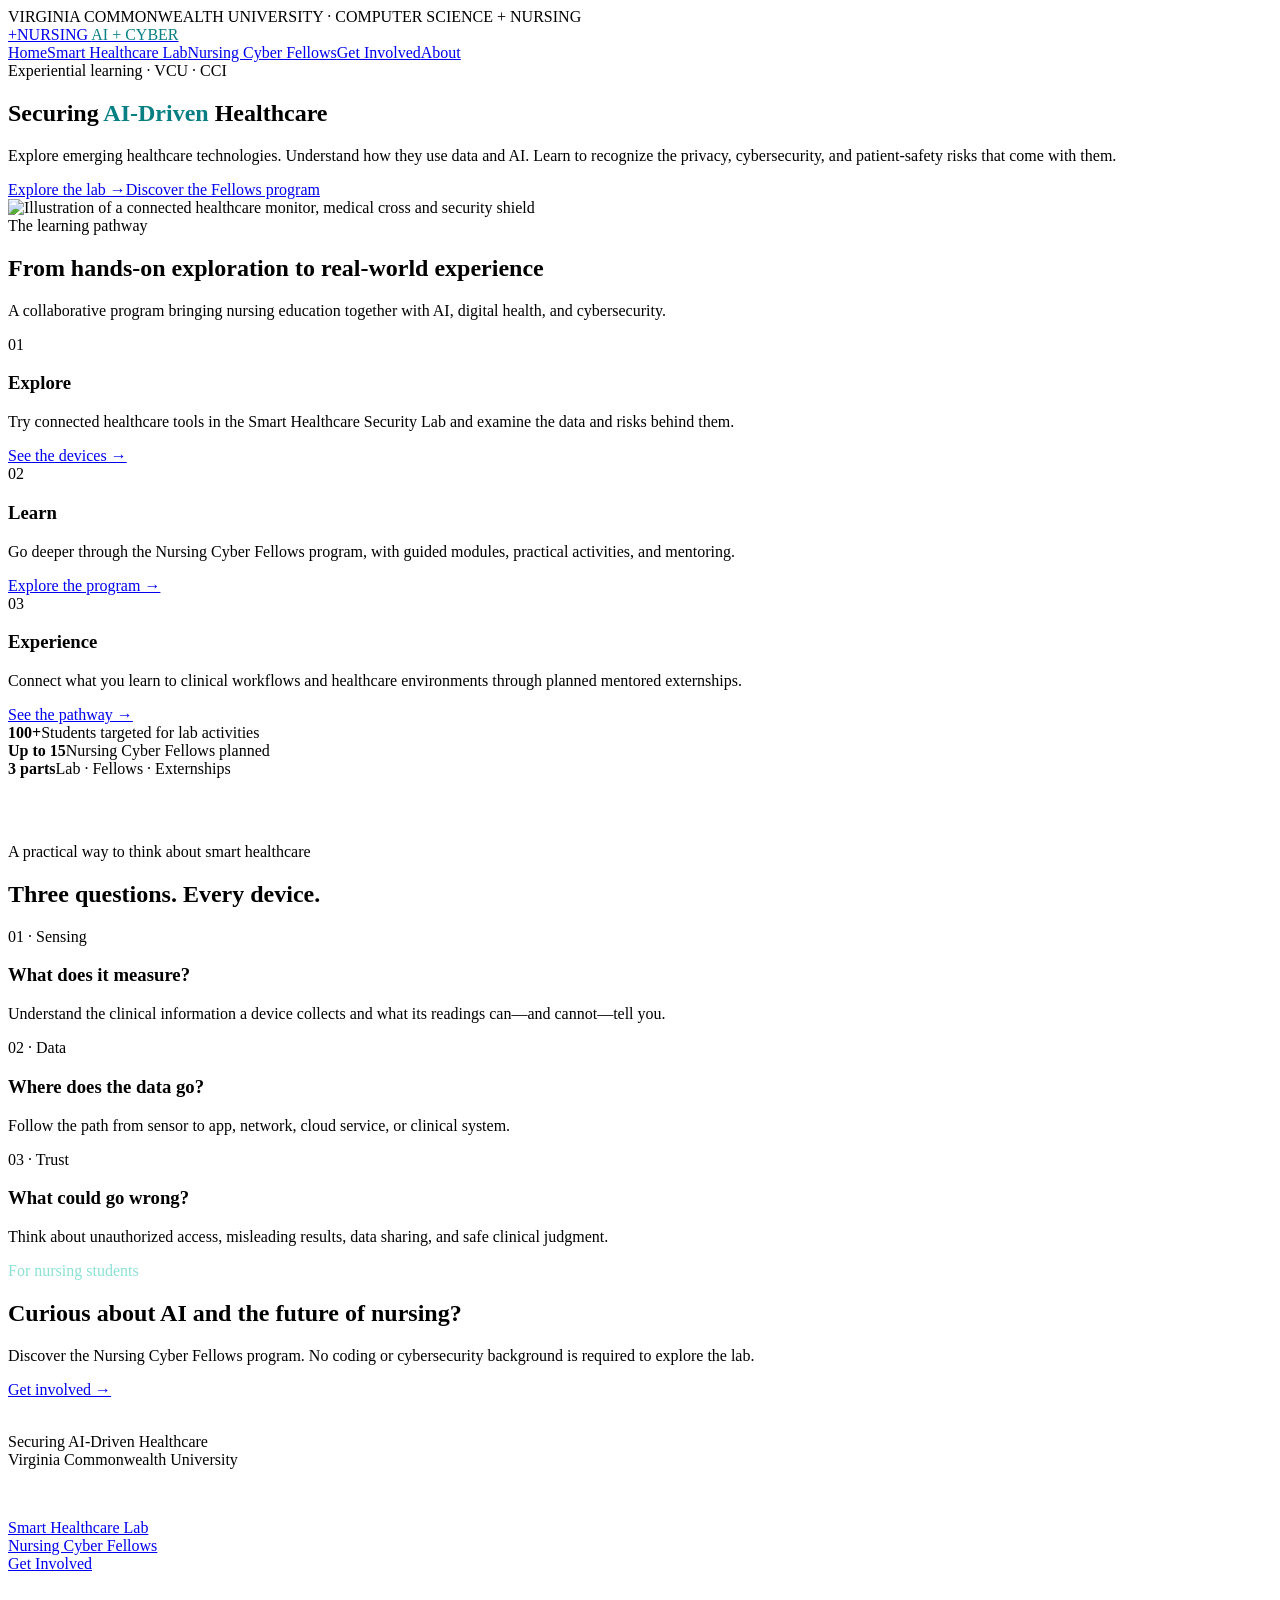
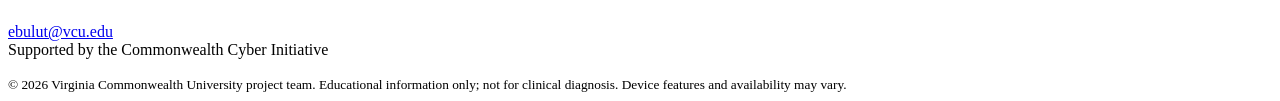
==== index.html @ 28e36e4e "Add files via upload" ====
<!doctype html><html lang="en"><head><meta charset="utf-8"><meta name="viewport" content="width=device-width,initial-scale=1"><meta name="description" content="Hands-on AI, healthcare and cybersecurity education for nursing students at VCU."><title>Home | Nursing AI + Cyber</title><link rel="stylesheet" href="assets/style.css"><link rel="icon" href="assets/beam.svg" type="image/svg+xml"></head><body><div class="topline">VIRGINIA COMMONWEALTH UNIVERSITY · COMPUTER SCIENCE + NURSING</div><header class="nav"><div class="container navinner"><a class="brand" href="index.html"><span class="brandmark">+</span><span>NURSING <span style="color:#087f83">AI + CYBER</span></span></a><nav class="links" aria-label="Main navigation"><a class="active" href="index.html">Home</a><a class="" href="lab.html">Smart Healthcare Lab</a><a class="" href="fellows.html">Nursing Cyber Fellows</a><a class="" href="get-involved.html">Get Involved</a><a class="" href="about.html">About</a></nav></div></header><main><section class="hero"><div class="container hero-grid"><div><div class="eyebrow">Experiential learning · VCU · CCI</div><h1>Securing <span style="color:#087f83">AI-Driven</span> Healthcare</h1><p class="lead">Explore emerging healthcare technologies. Understand how they use data and AI. Learn to recognize the privacy, cybersecurity, and patient-safety risks that come with them.</p><div class="actions"><a class="btn" href="lab.html">Explore the lab →</a><a class="btn secondary" href="fellows.html">Discover the Fellows program</a></div></div><img class="heroart" src="assets/hero-health.svg" alt="Illustration of a connected healthcare monitor, medical cross and security shield"></div></section><section class="section alt"><div class="container"><div class="sectionhead"><div class="eyebrow">The learning pathway</div><h2>From hands-on exploration to real-world experience</h2><p class="sub">A collaborative program bringing nursing education together with AI, digital health, and cybersecurity.</p></div><div class="grid3"><article class="card"><div class="num">01</div><h3>Explore</h3><p>Try connected healthcare tools in the Smart Healthcare Security Lab and examine the data and risks behind them.</p><a class="textlink" href="lab.html">See the devices →</a></article><article class="card"><div class="num">02</div><h3>Learn</h3><p>Go deeper through the Nursing Cyber Fellows program, with guided modules, practical activities, and mentoring.</p><a class="textlink" href="fellows.html">Explore the program →</a></article><article class="card"><div class="num">03</div><h3>Experience</h3><p>Connect what you learn to clinical workflows and healthcare environments through planned mentored externships.</p><a class="textlink" href="fellows.html#externships">See the pathway →</a></article></div></div></section><section class="section"><div class="container"><div class="stats"><div class="stat"><strong>100+</strong><span>Students targeted for lab activities</span></div><div class="stat"><strong>Up to 15</strong><span>Nursing Cyber Fellows planned</span></div><div class="stat"><strong>3 parts</strong><span>Lab · Fellows · Externships</span></div></div><div class="sectionhead" style="margin-top:65px"><div class="eyebrow">A practical way to think about smart healthcare</div><h2>Three questions. Every device.</h2></div><div class="grid3"><div class="card"><span class="pill">01 · Sensing</span><h3>What does it measure?</h3><p>Understand the clinical information a device collects and what its readings can—and cannot—tell you.</p></div><div class="card"><span class="pill">02 · Data</span><h3>Where does the data go?</h3><p>Follow the path from sensor to app, network, cloud service, or clinical system.</p></div><div class="card"><span class="pill">03 · Trust</span><h3>What could go wrong?</h3><p>Think about unauthorized access, misleading results, data sharing, and safe clinical judgment.</p></div></div></div></section><section class="section alt"><div class="container"><div class="banner"><div><div class="eyebrow" style="color:#8be1d4">For nursing students</div><h2>Curious about AI and the future of nursing?</h2><p>Discover the Nursing Cyber Fellows program. No coding or cybersecurity background is required to explore the lab.</p></div><a class="btn" href="get-involved.html">Get involved →</a></div></div></section></main><footer class="footer"><div class="container"><div class="footergrid"><div><strong style="color:white">Nursing AI + Cyber</strong><p class="mini">Securing AI-Driven Healthcare<br>Virginia Commonwealth University</p></div><div><strong style="color:white">Explore</strong><p class="mini"><a href="lab.html">Smart Healthcare Lab</a><br><a href="fellows.html">Nursing Cyber Fellows</a><br><a href="get-involved.html">Get Involved</a></p></div><div><strong style="color:white">Contact</strong><p class="mini"><a href="mailto:ebulut@vcu.edu">ebulut@vcu.edu</a><br>Supported by the Commonwealth Cyber Initiative</p></div></div><small>© 2026 Virginia Commonwealth University project team. Educational information only; not for clinical diagnosis. Device features and availability may vary.</small></div></footer></body></html>
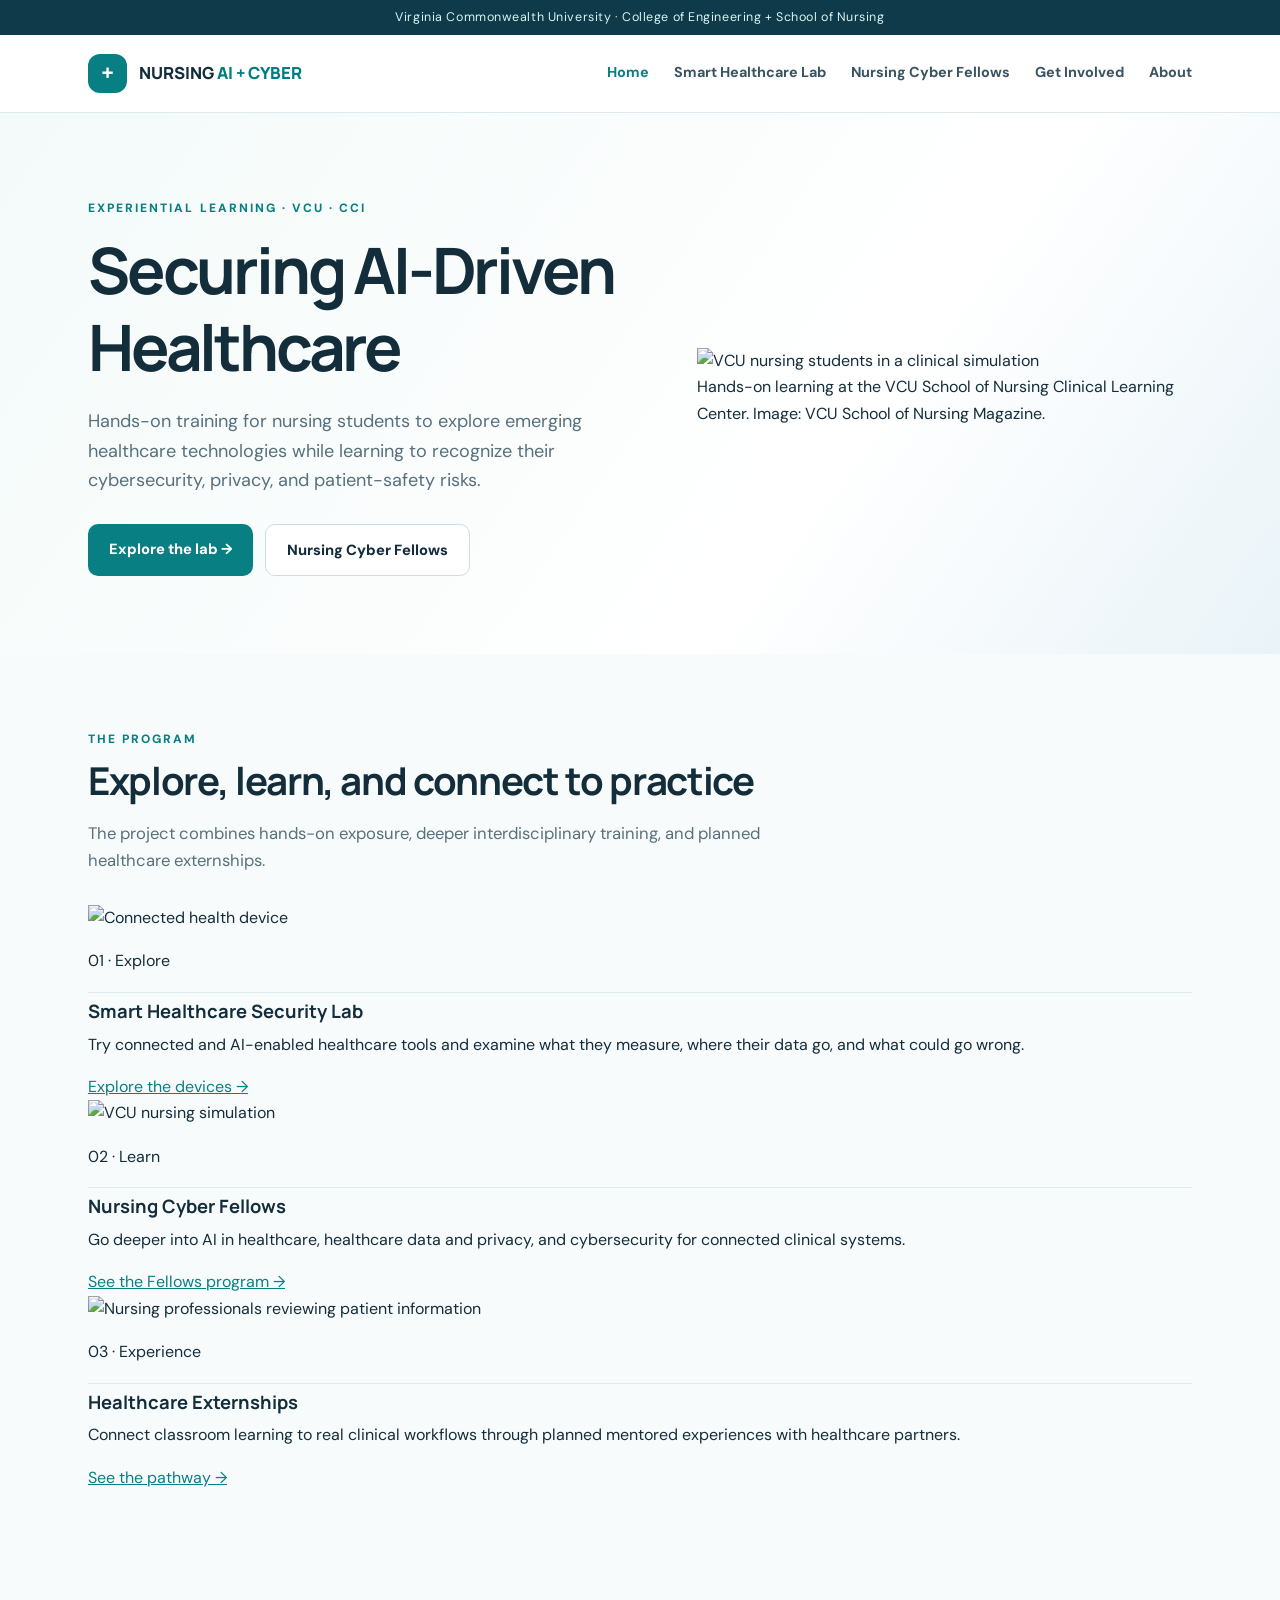
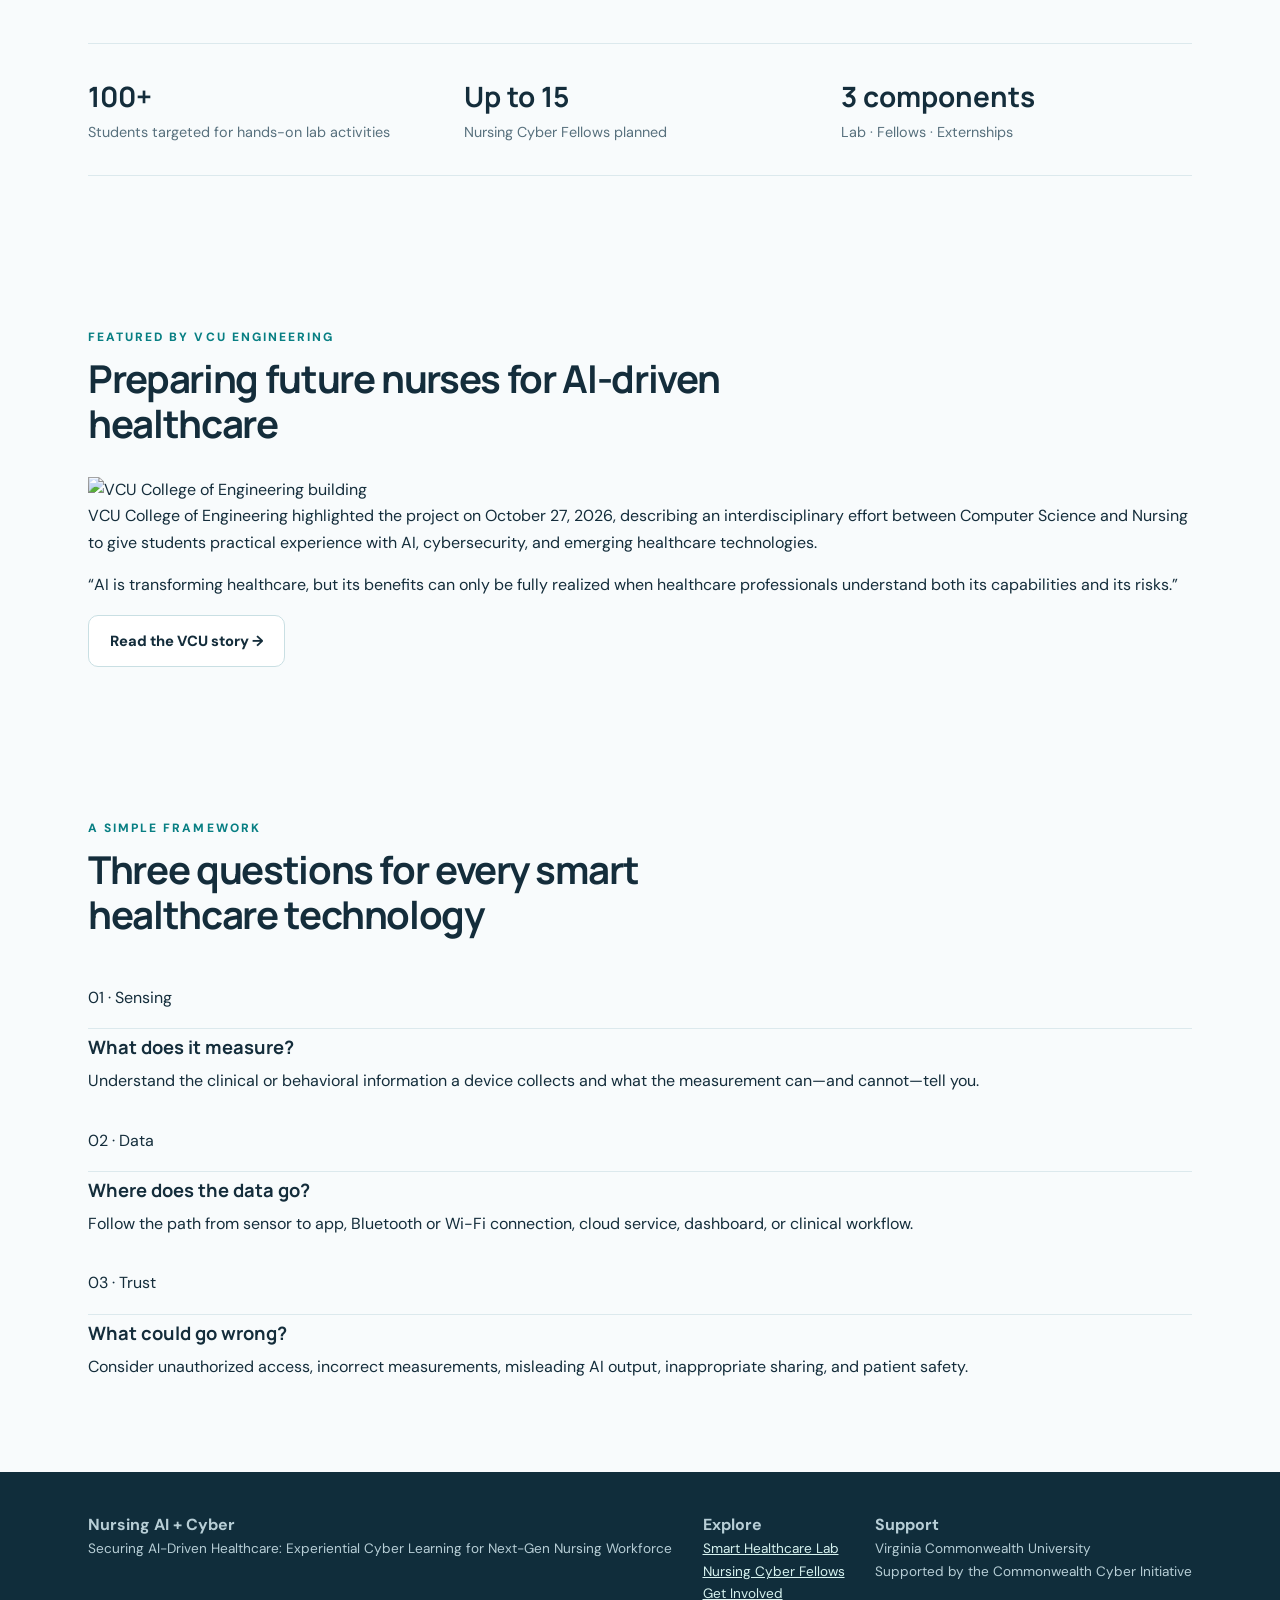
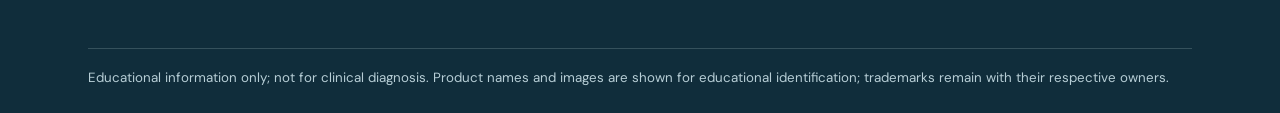
==== commit 469d23df: "Add files via upload" ====
--- a/index.html
+++ b/index.html
@@ -1 +1,16 @@
-<!doctype html><html lang="en"><head><meta charset="utf-8"><meta name="viewport" content="width=device-width,initial-scale=1"><meta name="description" content="Hands-on AI, healthcare and cybersecurity education for nursing students at VCU."><title>Home | Nursing AI + Cyber</title><link rel="stylesheet" href="assets/style.css"><link rel="icon" href="assets/beam.svg" type="image/svg+xml"></head><body><div class="topline">VIRGINIA COMMONWEALTH UNIVERSITY · COMPUTER SCIENCE + NURSING</div><header class="nav"><div class="container navinner"><a class="brand" href="index.html"><span class="brandmark">+</span><span>NURSING <span style="color:#087f83">AI + CYBER</span></span></a><nav class="links" aria-label="Main navigation"><a class="active" href="index.html">Home</a><a class="" href="lab.html">Smart Healthcare Lab</a><a class="" href="fellows.html">Nursing Cyber Fellows</a><a class="" href="get-involved.html">Get Involved</a><a class="" href="about.html">About</a></nav></div></header><main><section class="hero"><div class="container hero-grid"><div><div class="eyebrow">Experiential learning · VCU · CCI</div><h1>Securing <span style="color:#087f83">AI-Driven</span> Healthcare</h1><p class="lead">Explore emerging healthcare technologies. Understand how they use data and AI. Learn to recognize the privacy, cybersecurity, and patient-safety risks that come with them.</p><div class="actions"><a class="btn" href="lab.html">Explore the lab →</a><a class="btn secondary" href="fellows.html">Discover the Fellows program</a></div></div><img class="heroart" src="assets/hero-health.svg" alt="Illustration of a connected healthcare monitor, medical cross and security shield"></div></section><section class="section alt"><div class="container"><div class="sectionhead"><div class="eyebrow">The learning pathway</div><h2>From hands-on exploration to real-world experience</h2><p class="sub">A collaborative program bringing nursing education together with AI, digital health, and cybersecurity.</p></div><div class="grid3"><article class="card"><div class="num">01</div><h3>Explore</h3><p>Try connected healthcare tools in the Smart Healthcare Security Lab and examine the data and risks behind them.</p><a class="textlink" href="lab.html">See the devices →</a></article><article class="card"><div class="num">02</div><h3>Learn</h3><p>Go deeper through the Nursing Cyber Fellows program, with guided modules, practical activities, and mentoring.</p><a class="textlink" href="fellows.html">Explore the program →</a></article><article class="card"><div class="num">03</div><h3>Experience</h3><p>Connect what you learn to clinical workflows and healthcare environments through planned mentored externships.</p><a class="textlink" href="fellows.html#externships">See the pathway →</a></article></div></div></section><section class="section"><div class="container"><div class="stats"><div class="stat"><strong>100+</strong><span>Students targeted for lab activities</span></div><div class="stat"><strong>Up to 15</strong><span>Nursing Cyber Fellows planned</span></div><div class="stat"><strong>3 parts</strong><span>Lab · Fellows · Externships</span></div></div><div class="sectionhead" style="margin-top:65px"><div class="eyebrow">A practical way to think about smart healthcare</div><h2>Three questions. Every device.</h2></div><div class="grid3"><div class="card"><span class="pill">01 · Sensing</span><h3>What does it measure?</h3><p>Understand the clinical information a device collects and what its readings can—and cannot—tell you.</p></div><div class="card"><span class="pill">02 · Data</span><h3>Where does the data go?</h3><p>Follow the path from sensor to app, network, cloud service, or clinical system.</p></div><div class="card"><span class="pill">03 · Trust</span><h3>What could go wrong?</h3><p>Think about unauthorized access, misleading results, data sharing, and safe clinical judgment.</p></div></div></div></section><section class="section alt"><div class="container"><div class="banner"><div><div class="eyebrow" style="color:#8be1d4">For nursing students</div><h2>Curious about AI and the future of nursing?</h2><p>Discover the Nursing Cyber Fellows program. No coding or cybersecurity background is required to explore the lab.</p></div><a class="btn" href="get-involved.html">Get involved →</a></div></div></section></main><footer class="footer"><div class="container"><div class="footergrid"><div><strong style="color:white">Nursing AI + Cyber</strong><p class="mini">Securing AI-Driven Healthcare<br>Virginia Commonwealth University</p></div><div><strong style="color:white">Explore</strong><p class="mini"><a href="lab.html">Smart Healthcare Lab</a><br><a href="fellows.html">Nursing Cyber Fellows</a><br><a href="get-involved.html">Get Involved</a></p></div><div><strong style="color:white">Contact</strong><p class="mini"><a href="mailto:ebulut@vcu.edu">ebulut@vcu.edu</a><br>Supported by the Commonwealth Cyber Initiative</p></div></div><small>© 2026 Virginia Commonwealth University project team. Educational information only; not for clinical diagnosis. Device features and availability may vary.</small></div></footer></body></html>+<!doctype html><html lang="en"><head><meta charset="utf-8"><meta name="viewport" content="width=device-width,initial-scale=1"><meta name="description" content="VCU experiential learning program preparing nursing students to use AI-enabled healthcare technologies safely and responsibly."><title>Home | Nursing AI + Cyber</title><link rel="stylesheet" href="assets/style.css"></head><body>
+<div class="topline">Virginia Commonwealth University · College of Engineering + School of Nursing</div>
+<header class="nav"><div class="container navinner"><a class="brand" href="index.html"><span class="brandmark">+</span><span>NURSING <span style="color:#007c83">AI + CYBER</span></span></a><nav class="links"><a class="active" href="index.html">Home</a><a href="lab.html">Smart Healthcare Lab</a><a href="fellows.html">Nursing Cyber Fellows</a><a href="get-involved.html">Get Involved</a><a href="about.html">About</a></nav></div></header>
+<main>
+<section class="hero"><div class="container hero-grid"><div><div class="eyebrow">Experiential learning · VCU · CCI</div><h1>Securing AI-Driven Healthcare</h1><p class="lead">Hands-on training for nursing students to explore emerging healthcare technologies while learning to recognize their cybersecurity, privacy, and patient-safety risks.</p><div class="actions"><a class="btn" href="lab.html">Explore the lab →</a><a class="btn secondary" href="fellows.html">Nursing Cyber Fellows</a></div></div><div><div class="hero-photo"><img src="https://magazine.nursing.vcu.edu/media/school-of-nursing-magazine/article-images/main-11/simulation1x1.jpg" alt="VCU nursing students in a clinical simulation"></div><div class="caption">Hands-on learning at the VCU School of Nursing Clinical Learning Center. Image: VCU School of Nursing Magazine.</div></div></div></section>
+<section class="section soft"><div class="container"><div class="sectionhead"><div class="eyebrow">The program</div><h2>Explore, learn, and connect to practice</h2><p class="sub">The project combines hands-on exposure, deeper interdisciplinary training, and planned healthcare externships.</p></div><div class="path-grid">
+<article class="visual-card"><img src="https://media0.faz.net/image/w1200h1200/58dcc1d7ac15/w576h576x224y0/202505/1.10445012/sensor-sucht-daten-der-beamo.webp" alt="Connected health device"><div class="body"><div class="step">01 · Explore</div><h3>Smart Healthcare Security Lab</h3><p>Try connected and AI-enabled healthcare tools and examine what they measure, where their data go, and what could go wrong.</p><a href="lab.html">Explore the devices →</a></div></article>
+<article class="visual-card"><img src="https://news.vcu.edu/image/30b62bed-36e2-4d55-b53e-8bd81e4f1f66" alt="VCU nursing simulation"><div class="body"><div class="step">02 · Learn</div><h3>Nursing Cyber Fellows</h3><p>Go deeper into AI in healthcare, healthcare data and privacy, and cybersecurity for connected clinical systems.</p><a href="fellows.html">See the Fellows program →</a></div></article>
+<article class="visual-card"><img src="https://news.vcu.edu/image/ddffa4fc-9de7-44d9-a451-dfe521aab5dc" alt="Nursing professionals reviewing patient information"><div class="body"><div class="step">03 · Experience</div><h3>Healthcare Externships</h3><p>Connect classroom learning to real clinical workflows through planned mentored experiences with healthcare partners.</p><a href="fellows.html#externships">See the pathway →</a></div></article>
+</div></div></section>
+<section class="section"><div class="container"><div class="stats"><div class="stat"><strong>100+</strong><span>Students targeted for hands-on lab activities</span></div><div class="stat"><strong>Up to 15</strong><span>Nursing Cyber Fellows planned</span></div><div class="stat"><strong>3 components</strong><span>Lab · Fellows · Externships</span></div></div></div></section>
+<section class="section soft"><div class="container"><div class="sectionhead"><div class="eyebrow">Featured by VCU Engineering</div><h2>Preparing future nurses for AI-driven healthcare</h2></div><div class="news-card"><img src="https://blogs.vcu.edu/engineering/wp-content/uploads/sites/1088/2023/09/cropped-ERB-front-day.jpg" alt="VCU College of Engineering building"><div class="body"><p>VCU College of Engineering highlighted the project on October 27, 2026, describing an interdisciplinary effort between Computer Science and Nursing to give students practical experience with AI, cybersecurity, and emerging healthcare technologies.</p><p class="quote">“AI is transforming healthcare, but its benefits can only be fully realized when healthcare professionals understand both its capabilities and its risks.”</p><a class="btn secondary" href="https://blogs.vcu.edu/engineering/2026/10/27/vcu-project-will-prepare-future-nurses-for-ai-driven-healthcare/" target="_blank" rel="noopener">Read the VCU story →</a></div></div></div></section>
+<section class="section"><div class="container"><div class="sectionhead"><div class="eyebrow">A simple framework</div><h2>Three questions for every smart healthcare technology</h2></div><div class="path-grid"><article class="visual-card"><div class="body"><div class="step">01 · Sensing</div><h3>What does it measure?</h3><p>Understand the clinical or behavioral information a device collects and what the measurement can—and cannot—tell you.</p></div></article><article class="visual-card"><div class="body"><div class="step">02 · Data</div><h3>Where does the data go?</h3><p>Follow the path from sensor to app, Bluetooth or Wi-Fi connection, cloud service, dashboard, or clinical workflow.</p></div></article><article class="visual-card"><div class="body"><div class="step">03 · Trust</div><h3>What could go wrong?</h3><p>Consider unauthorized access, incorrect measurements, misleading AI output, inappropriate sharing, and patient safety.</p></div></article></div></div></section>
+</main>
+<footer class="footer"><div class="container"><div class="footergrid"><div><strong>Nursing AI + Cyber</strong><p class="mini">Securing AI-Driven Healthcare: Experiential Cyber Learning for Next-Gen Nursing Workforce</p></div><div><strong>Explore</strong><p class="mini"><a href="lab.html">Smart Healthcare Lab</a><br><a href="fellows.html">Nursing Cyber Fellows</a><br><a href="get-involved.html">Get Involved</a></p></div><div><strong>Support</strong><p class="mini">Virginia Commonwealth University<br>Supported by the Commonwealth Cyber Initiative</p></div></div><small>Educational information only; not for clinical diagnosis. Product names and images are shown for educational identification; trademarks remain with their respective owners.</small></div></footer>
+</body></html>
--- a/assets/style.css
+++ b/assets/style.css
@@ -0,0 +1,2 @@
+@import url('https://fonts.googleapis.com/css2?family=DM+Sans:wght@400;500;600;700&family=Manrope:wght@400;500;600;700;800&display=swap');
+:root{--ink:#142d3b;--muted:#57707d;--teal:#087f83;--mint:#e9f7f3;--blue:#eaf2fa;--border:#dce9ed;--bg:#f8fbfc;--white:#fff}*{box-sizing:border-box}html{scroll-behavior:smooth}body{margin:0;background:var(--bg);color:var(--ink);font-family:'DM Sans',Arial,sans-serif;line-height:1.65}h1,h2,h3,.brand{font-family:Manrope,Arial,sans-serif;line-height:1.19}h1{font-size:clamp(2.5rem,5vw,4.4rem);letter-spacing:-.05em;margin:14px 0 22px}h2{font-size:clamp(1.8rem,3vw,2.55rem);letter-spacing:-.035em;margin:8px 0 16px}h3{font-size:1.15rem;margin:8px 0 9px}p{margin:0 0 16px}a{color:var(--teal)}.container{max-width:1160px;margin:auto;padding:0 28px}.topline{background:#0e3a4a;color:#d9f3f0;text-align:center;font-size:.78rem;padding:7px 15px;letter-spacing:.045em}.nav{background:#fff;border-bottom:1px solid var(--border);position:sticky;top:0;z-index:20}.navinner{display:flex;align-items:center;justify-content:space-between;gap:20px;min-height:77px}.brand{font-weight:800;font-size:1.04rem;text-decoration:none;color:var(--ink);display:flex;align-items:center;gap:12px}.brandmark{width:39px;height:39px;border-radius:12px;background:var(--teal);color:#fff;display:grid;place-items:center;font-size:23px}.links{display:flex;align-items:center;gap:25px}.links a{text-decoration:none;color:#385461;font-size:.9rem;font-weight:700}.links a.active,.links a:hover{color:var(--teal)}.links a.navcta{background:var(--ink);color:#fff;padding:10px 16px;border-radius:9px}.hero{background:linear-gradient(125deg,#f3faf9 0%,#fff 65%,#e9f3f8 100%);padding:86px 0 78px;overflow:hidden}.hero-grid{display:grid;grid-template-columns:1.06fr .94fr;gap:50px;align-items:center}.eyebrow{text-transform:uppercase;color:var(--teal);font-size:.75rem;font-weight:800;letter-spacing:.17em}.lead{font-size:1.13rem;color:var(--muted);max-width:610px}.actions{display:flex;gap:12px;flex-wrap:wrap;margin-top:28px}.btn{display:inline-block;background:var(--teal);color:#fff;text-decoration:none;padding:13px 21px;border-radius:10px;font-weight:800;font-size:.92rem}.btn.secondary{background:#fff;border:1px solid #c9dfe3;color:var(--ink)}.heroart{width:100%;height:auto;filter:drop-shadow(0 22px 36px rgba(13,69,79,.12))}.section{padding:76px 0}.section.alt{background:#fff}.sectionhead{max-width:720px;margin-bottom:30px}.sub{color:var(--muted);font-size:1.04rem}.grid3{display:grid;grid-template-columns:repeat(3,1fr);gap:19px}.grid2{display:grid;grid-template-columns:repeat(2,1fr);gap:19px}.card{background:#fff;border:1px solid var(--border);border-radius:17px;padding:27px;box-shadow:0 8px 24px rgba(20,60,70,.035)}.alt .card{background:#f9fcfd}.num{font-family:Manrope;font-size:2rem;color:var(--teal);font-weight:800}.pill{display:inline-block;background:#e8f5f2;color:#087f83;border-radius:30px;padding:5px 11px;font-size:.72rem;font-weight:800;letter-spacing:.04em}.card p,.muted{color:var(--muted)}.textlink{font-weight:800;text-decoration:none}.stats{display:grid;grid-template-columns:repeat(3,1fr);gap:25px;padding:29px 0;border-top:1px solid var(--border);border-bottom:1px solid var(--border)}.stat strong{font-size:1.75rem;font-family:Manrope;display:block}.stat span{color:var(--muted);font-size:.9rem}.banner{background:#123c4a;color:#fff;border-radius:22px;padding:38px 42px;display:flex;align-items:center;justify-content:space-between;gap:30px}.banner p{color:#cce4e6}.banner .btn{background:#fff;color:#123c4a}.footer{background:#102d3b;color:#b7ced6;padding:40px 0 24px}.footer a{color:#d7f3f0}.footergrid{display:flex;justify-content:space-between;gap:25px;flex-wrap:wrap}.footer small{display:block;margin-top:26px;border-top:1px solid #35515c;padding-top:18px}.pagehead{background:linear-gradient(110deg,#eaf7f4,#f2f8fc);padding:68px 0 58px}.pagehead h1{font-size:clamp(2.3rem,4vw,3.4rem)}.devicegrid{display:grid;grid-template-columns:repeat(2,1fr);gap:18px}.device{display:flex;gap:20px;align-items:flex-start}.device-icon{flex:0 0 75px;width:75px;height:75px;background:#e7f4f5;border-radius:17px;display:grid;place-items:center}.device-icon img{width:57px;height:57px}.device h3{margin-top:0}.device p{font-size:.92rem}.device .question{font-size:.87rem;border-top:1px solid var(--border);padding-top:11px;color:#345967}.tag{font-size:.75rem;font-weight:800;color:var(--teal);letter-spacing:.06em;text-transform:uppercase}.notice{border-left:4px solid var(--teal);background:#eaf7f4;padding:16px 20px;border-radius:0 10px 10px 0;color:#315662}.steps{counter-reset:step}.step{padding:17px 0;border-bottom:1px solid var(--border)}.step strong{color:var(--teal)}.placeholder{border:1px dashed #91b9bd;background:#f3faf9;border-radius:13px;padding:22px;color:#416772}.iconrow{display:flex;align-items:center;gap:14px}.iconrow img{width:70px;height:70px}.mini{font-size:.85rem}.menu{display:none}a:focus-visible,button:focus-visible{outline:3px solid #e8ad40;outline-offset:3px}@media(max-width:800px){.hero-grid,.grid3,.grid2,.devicegrid{grid-template-columns:1fr}.hero{padding:55px 0}.heroart{max-height:360px}.links{gap:12px;flex-wrap:wrap;justify-content:flex-end}.links a{font-size:.79rem}.brand{font-size:.88rem}.navinner{padding-top:12px;padding-bottom:12px}.banner{display:block}.banner .btn{margin-top:15px}.stats{grid-template-columns:1fr;gap:12px}.section{padding:55px 0}}@media(max-width:520px){.container{padding:0 19px}.navinner{display:block}.links{justify-content:flex-start;margin-top:12px;gap:14px}.links a.navcta{padding:6px 9px}.device{gap:12px}.device-icon{flex-basis:58px;width:58px;height:58px}.device-icon img{width:46px;height:46px}.card{padding:21px}.banner{padding:28px}}
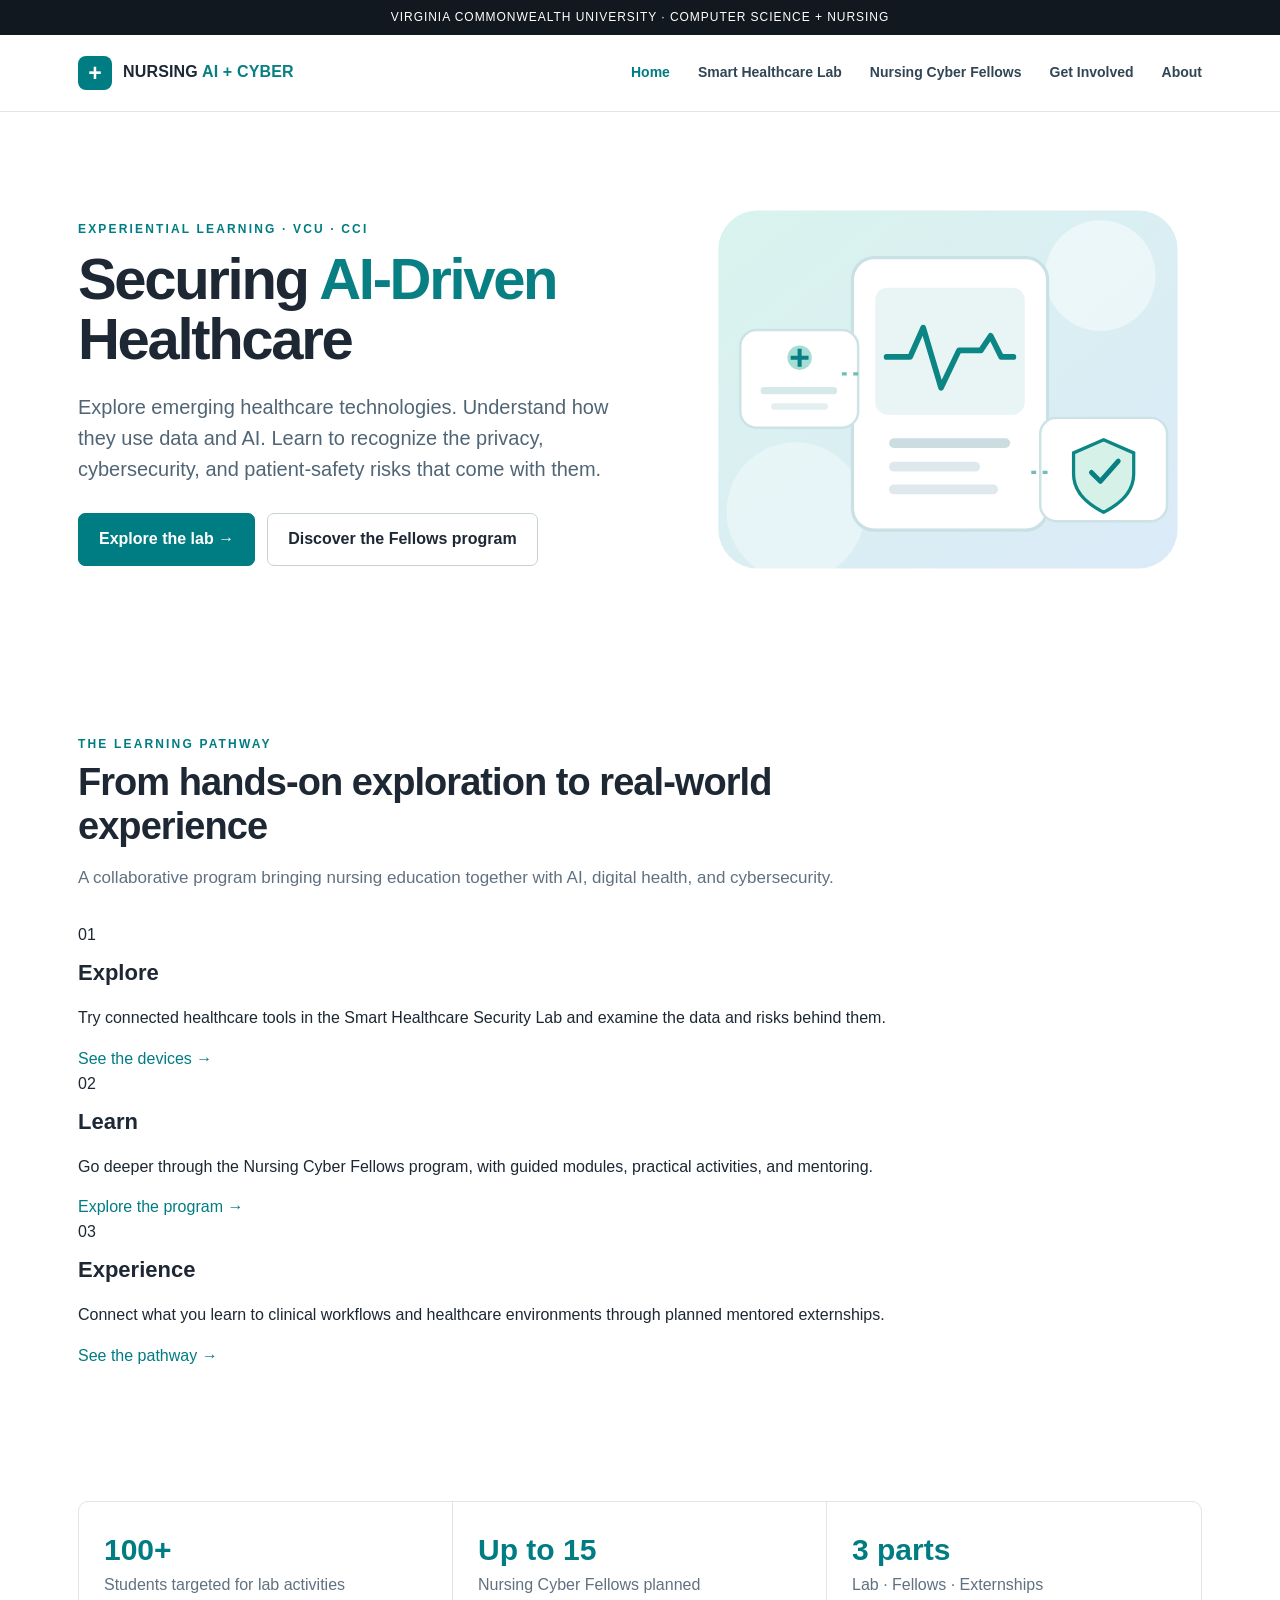
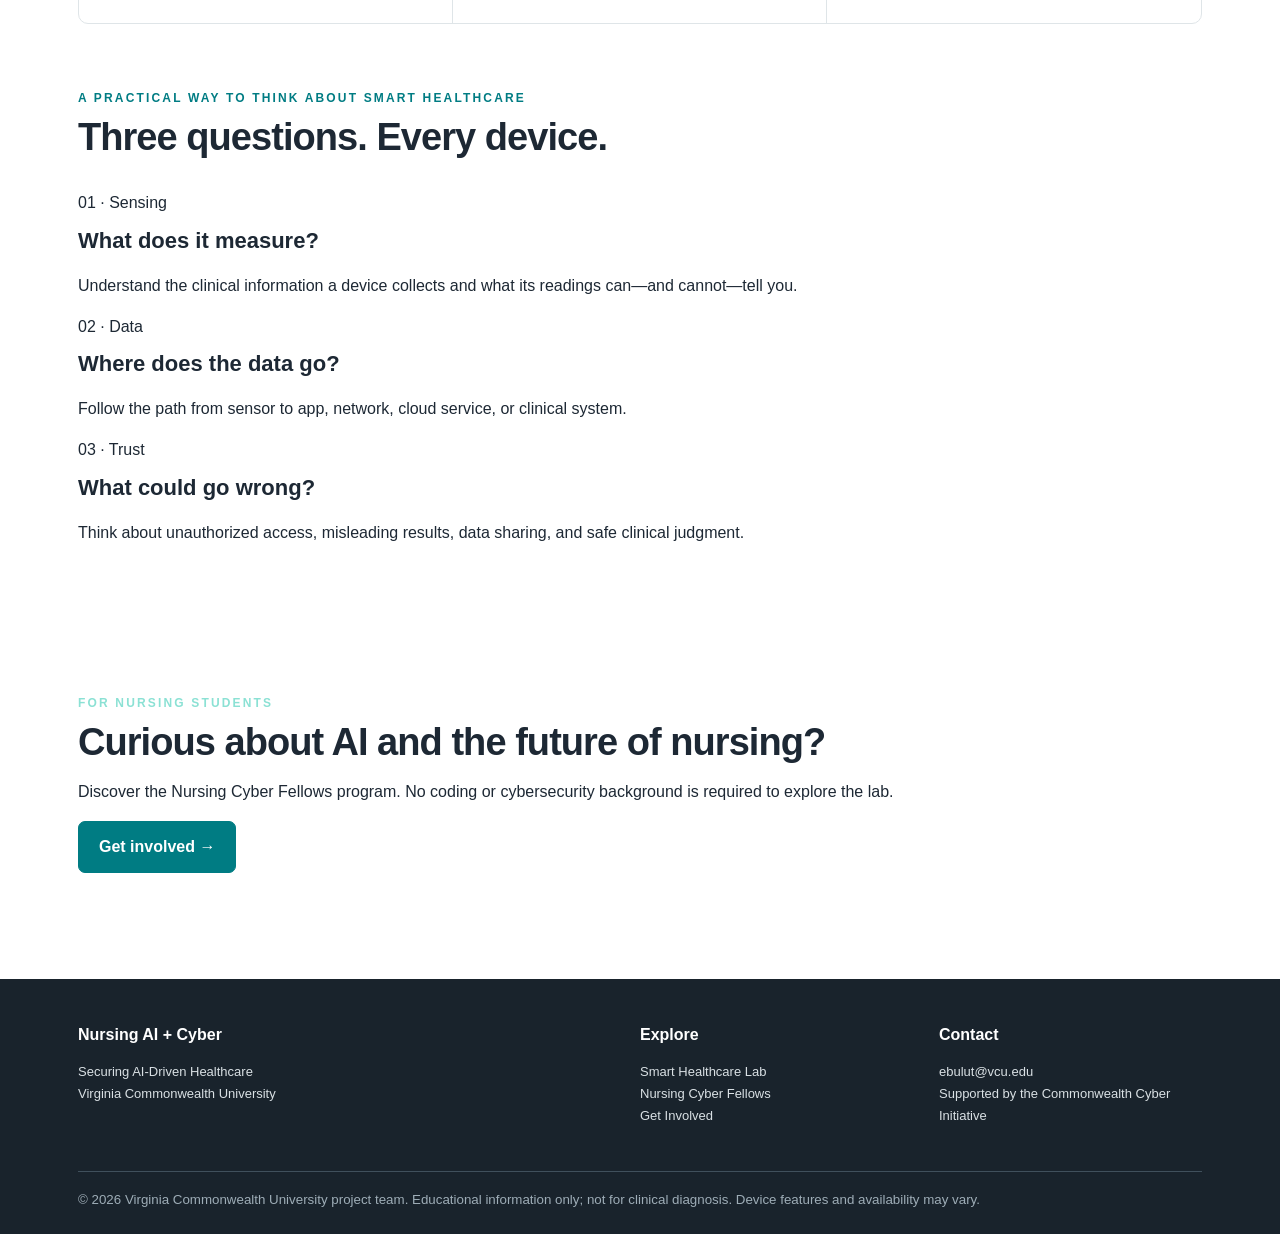
==== commit 096d3f78: "Add files via upload" ====
--- a/index.html
+++ b/index.html
@@ -1,16 +1 @@
-<!doctype html><html lang="en"><head><meta charset="utf-8"><meta name="viewport" content="width=device-width,initial-scale=1"><meta name="description" content="VCU experiential learning program preparing nursing students to use AI-enabled healthcare technologies safely and responsibly."><title>Home | Nursing AI + Cyber</title><link rel="stylesheet" href="assets/style.css"></head><body>
-<div class="topline">Virginia Commonwealth University · College of Engineering + School of Nursing</div>
-<header class="nav"><div class="container navinner"><a class="brand" href="index.html"><span class="brandmark">+</span><span>NURSING <span style="color:#007c83">AI + CYBER</span></span></a><nav class="links"><a class="active" href="index.html">Home</a><a href="lab.html">Smart Healthcare Lab</a><a href="fellows.html">Nursing Cyber Fellows</a><a href="get-involved.html">Get Involved</a><a href="about.html">About</a></nav></div></header>
-<main>
-<section class="hero"><div class="container hero-grid"><div><div class="eyebrow">Experiential learning · VCU · CCI</div><h1>Securing AI-Driven Healthcare</h1><p class="lead">Hands-on training for nursing students to explore emerging healthcare technologies while learning to recognize their cybersecurity, privacy, and patient-safety risks.</p><div class="actions"><a class="btn" href="lab.html">Explore the lab →</a><a class="btn secondary" href="fellows.html">Nursing Cyber Fellows</a></div></div><div><div class="hero-photo"><img src="https://magazine.nursing.vcu.edu/media/school-of-nursing-magazine/article-images/main-11/simulation1x1.jpg" alt="VCU nursing students in a clinical simulation"></div><div class="caption">Hands-on learning at the VCU School of Nursing Clinical Learning Center. Image: VCU School of Nursing Magazine.</div></div></div></section>
-<section class="section soft"><div class="container"><div class="sectionhead"><div class="eyebrow">The program</div><h2>Explore, learn, and connect to practice</h2><p class="sub">The project combines hands-on exposure, deeper interdisciplinary training, and planned healthcare externships.</p></div><div class="path-grid">
-<article class="visual-card"><img src="https://media0.faz.net/image/w1200h1200/58dcc1d7ac15/w576h576x224y0/202505/1.10445012/sensor-sucht-daten-der-beamo.webp" alt="Connected health device"><div class="body"><div class="step">01 · Explore</div><h3>Smart Healthcare Security Lab</h3><p>Try connected and AI-enabled healthcare tools and examine what they measure, where their data go, and what could go wrong.</p><a href="lab.html">Explore the devices →</a></div></article>
-<article class="visual-card"><img src="https://news.vcu.edu/image/30b62bed-36e2-4d55-b53e-8bd81e4f1f66" alt="VCU nursing simulation"><div class="body"><div class="step">02 · Learn</div><h3>Nursing Cyber Fellows</h3><p>Go deeper into AI in healthcare, healthcare data and privacy, and cybersecurity for connected clinical systems.</p><a href="fellows.html">See the Fellows program →</a></div></article>
-<article class="visual-card"><img src="https://news.vcu.edu/image/ddffa4fc-9de7-44d9-a451-dfe521aab5dc" alt="Nursing professionals reviewing patient information"><div class="body"><div class="step">03 · Experience</div><h3>Healthcare Externships</h3><p>Connect classroom learning to real clinical workflows through planned mentored experiences with healthcare partners.</p><a href="fellows.html#externships">See the pathway →</a></div></article>
-</div></div></section>
-<section class="section"><div class="container"><div class="stats"><div class="stat"><strong>100+</strong><span>Students targeted for hands-on lab activities</span></div><div class="stat"><strong>Up to 15</strong><span>Nursing Cyber Fellows planned</span></div><div class="stat"><strong>3 components</strong><span>Lab · Fellows · Externships</span></div></div></div></section>
-<section class="section soft"><div class="container"><div class="sectionhead"><div class="eyebrow">Featured by VCU Engineering</div><h2>Preparing future nurses for AI-driven healthcare</h2></div><div class="news-card"><img src="https://blogs.vcu.edu/engineering/wp-content/uploads/sites/1088/2023/09/cropped-ERB-front-day.jpg" alt="VCU College of Engineering building"><div class="body"><p>VCU College of Engineering highlighted the project on October 27, 2026, describing an interdisciplinary effort between Computer Science and Nursing to give students practical experience with AI, cybersecurity, and emerging healthcare technologies.</p><p class="quote">“AI is transforming healthcare, but its benefits can only be fully realized when healthcare professionals understand both its capabilities and its risks.”</p><a class="btn secondary" href="https://blogs.vcu.edu/engineering/2026/10/27/vcu-project-will-prepare-future-nurses-for-ai-driven-healthcare/" target="_blank" rel="noopener">Read the VCU story →</a></div></div></div></section>
-<section class="section"><div class="container"><div class="sectionhead"><div class="eyebrow">A simple framework</div><h2>Three questions for every smart healthcare technology</h2></div><div class="path-grid"><article class="visual-card"><div class="body"><div class="step">01 · Sensing</div><h3>What does it measure?</h3><p>Understand the clinical or behavioral information a device collects and what the measurement can—and cannot—tell you.</p></div></article><article class="visual-card"><div class="body"><div class="step">02 · Data</div><h3>Where does the data go?</h3><p>Follow the path from sensor to app, Bluetooth or Wi-Fi connection, cloud service, dashboard, or clinical workflow.</p></div></article><article class="visual-card"><div class="body"><div class="step">03 · Trust</div><h3>What could go wrong?</h3><p>Consider unauthorized access, incorrect measurements, misleading AI output, inappropriate sharing, and patient safety.</p></div></article></div></div></section>
-</main>
-<footer class="footer"><div class="container"><div class="footergrid"><div><strong>Nursing AI + Cyber</strong><p class="mini">Securing AI-Driven Healthcare: Experiential Cyber Learning for Next-Gen Nursing Workforce</p></div><div><strong>Explore</strong><p class="mini"><a href="lab.html">Smart Healthcare Lab</a><br><a href="fellows.html">Nursing Cyber Fellows</a><br><a href="get-involved.html">Get Involved</a></p></div><div><strong>Support</strong><p class="mini">Virginia Commonwealth University<br>Supported by the Commonwealth Cyber Initiative</p></div></div><small>Educational information only; not for clinical diagnosis. Product names and images are shown for educational identification; trademarks remain with their respective owners.</small></div></footer>
-</body></html>
+<!doctype html><html lang="en"><head><meta charset="utf-8"><meta name="viewport" content="width=device-width,initial-scale=1"><meta name="description" content="Hands-on AI, healthcare and cybersecurity education for nursing students at VCU."><title>Home | Nursing AI + Cyber</title><link rel="stylesheet" href="assets/style.css"><link rel="icon" href="assets/beam.svg" type="image/svg+xml"></head><body><div class="topline">VIRGINIA COMMONWEALTH UNIVERSITY · COMPUTER SCIENCE + NURSING</div><header class="nav"><div class="container navinner"><a class="brand" href="index.html"><span class="brandmark">+</span><span>NURSING <span style="color:#087f83">AI + CYBER</span></span></a><nav class="links" aria-label="Main navigation"><a class="active" href="index.html">Home</a><a class="" href="lab.html">Smart Healthcare Lab</a><a class="" href="fellows.html">Nursing Cyber Fellows</a><a class="" href="get-involved.html">Get Involved</a><a class="" href="about.html">About</a></nav></div></header><main><section class="hero"><div class="container hero-grid"><div><div class="eyebrow">Experiential learning · VCU · CCI</div><h1>Securing <span style="color:#087f83">AI-Driven</span> Healthcare</h1><p class="lead">Explore emerging healthcare technologies. Understand how they use data and AI. Learn to recognize the privacy, cybersecurity, and patient-safety risks that come with them.</p><div class="actions"><a class="btn" href="lab.html">Explore the lab →</a><a class="btn secondary" href="fellows.html">Discover the Fellows program</a></div></div><img class="heroart" src="assets/hero-health.svg" alt="Illustration of a connected healthcare monitor, medical cross and security shield"></div></section><section class="section alt"><div class="container"><div class="sectionhead"><div class="eyebrow">The learning pathway</div><h2>From hands-on exploration to real-world experience</h2><p class="sub">A collaborative program bringing nursing education together with AI, digital health, and cybersecurity.</p></div><div class="grid3"><article class="card"><div class="num">01</div><h3>Explore</h3><p>Try connected healthcare tools in the Smart Healthcare Security Lab and examine the data and risks behind them.</p><a class="textlink" href="lab.html">See the devices →</a></article><article class="card"><div class="num">02</div><h3>Learn</h3><p>Go deeper through the Nursing Cyber Fellows program, with guided modules, practical activities, and mentoring.</p><a class="textlink" href="fellows.html">Explore the program →</a></article><article class="card"><div class="num">03</div><h3>Experience</h3><p>Connect what you learn to clinical workflows and healthcare environments through planned mentored externships.</p><a class="textlink" href="fellows.html#externships">See the pathway →</a></article></div></div></section><section class="section"><div class="container"><div class="stats"><div class="stat"><strong>100+</strong><span>Students targeted for lab activities</span></div><div class="stat"><strong>Up to 15</strong><span>Nursing Cyber Fellows planned</span></div><div class="stat"><strong>3 parts</strong><span>Lab · Fellows · Externships</span></div></div><div class="sectionhead" style="margin-top:65px"><div class="eyebrow">A practical way to think about smart healthcare</div><h2>Three questions. Every device.</h2></div><div class="grid3"><div class="card"><span class="pill">01 · Sensing</span><h3>What does it measure?</h3><p>Understand the clinical information a device collects and what its readings can—and cannot—tell you.</p></div><div class="card"><span class="pill">02 · Data</span><h3>Where does the data go?</h3><p>Follow the path from sensor to app, network, cloud service, or clinical system.</p></div><div class="card"><span class="pill">03 · Trust</span><h3>What could go wrong?</h3><p>Think about unauthorized access, misleading results, data sharing, and safe clinical judgment.</p></div></div></div></section><section class="section alt"><div class="container"><div class="banner"><div><div class="eyebrow" style="color:#8be1d4">For nursing students</div><h2>Curious about AI and the future of nursing?</h2><p>Discover the Nursing Cyber Fellows program. No coding or cybersecurity background is required to explore the lab.</p></div><a class="btn" href="get-involved.html">Get involved →</a></div></div></section></main><footer class="footer"><div class="container"><div class="footergrid"><div><strong style="color:white">Nursing AI + Cyber</strong><p class="mini">Securing AI-Driven Healthcare<br>Virginia Commonwealth University</p></div><div><strong style="color:white">Explore</strong><p class="mini"><a href="lab.html">Smart Healthcare Lab</a><br><a href="fellows.html">Nursing Cyber Fellows</a><br><a href="get-involved.html">Get Involved</a></p></div><div><strong style="color:white">Contact</strong><p class="mini"><a href="mailto:ebulut@vcu.edu">ebulut@vcu.edu</a><br>Supported by the Commonwealth Cyber Initiative</p></div></div><small>© 2026 Virginia Commonwealth University project team. Educational information only; not for clinical diagnosis. Device features and availability may vary.</small></div></footer></body></html>
--- a/assets/style.css
+++ b/assets/style.css
@@ -1,2 +1,4 @@
-@import url('https://fonts.googleapis.com/css2?family=DM+Sans:wght@400;500;600;700&family=Manrope:wght@400;500;600;700;800&display=swap');
-:root{--ink:#142d3b;--muted:#57707d;--teal:#087f83;--mint:#e9f7f3;--blue:#eaf2fa;--border:#dce9ed;--bg:#f8fbfc;--white:#fff}*{box-sizing:border-box}html{scroll-behavior:smooth}body{margin:0;background:var(--bg);color:var(--ink);font-family:'DM Sans',Arial,sans-serif;line-height:1.65}h1,h2,h3,.brand{font-family:Manrope,Arial,sans-serif;line-height:1.19}h1{font-size:clamp(2.5rem,5vw,4.4rem);letter-spacing:-.05em;margin:14px 0 22px}h2{font-size:clamp(1.8rem,3vw,2.55rem);letter-spacing:-.035em;margin:8px 0 16px}h3{font-size:1.15rem;margin:8px 0 9px}p{margin:0 0 16px}a{color:var(--teal)}.container{max-width:1160px;margin:auto;padding:0 28px}.topline{background:#0e3a4a;color:#d9f3f0;text-align:center;font-size:.78rem;padding:7px 15px;letter-spacing:.045em}.nav{background:#fff;border-bottom:1px solid var(--border);position:sticky;top:0;z-index:20}.navinner{display:flex;align-items:center;justify-content:space-between;gap:20px;min-height:77px}.brand{font-weight:800;font-size:1.04rem;text-decoration:none;color:var(--ink);display:flex;align-items:center;gap:12px}.brandmark{width:39px;height:39px;border-radius:12px;background:var(--teal);color:#fff;display:grid;place-items:center;font-size:23px}.links{display:flex;align-items:center;gap:25px}.links a{text-decoration:none;color:#385461;font-size:.9rem;font-weight:700}.links a.active,.links a:hover{color:var(--teal)}.links a.navcta{background:var(--ink);color:#fff;padding:10px 16px;border-radius:9px}.hero{background:linear-gradient(125deg,#f3faf9 0%,#fff 65%,#e9f3f8 100%);padding:86px 0 78px;overflow:hidden}.hero-grid{display:grid;grid-template-columns:1.06fr .94fr;gap:50px;align-items:center}.eyebrow{text-transform:uppercase;color:var(--teal);font-size:.75rem;font-weight:800;letter-spacing:.17em}.lead{font-size:1.13rem;color:var(--muted);max-width:610px}.actions{display:flex;gap:12px;flex-wrap:wrap;margin-top:28px}.btn{display:inline-block;background:var(--teal);color:#fff;text-decoration:none;padding:13px 21px;border-radius:10px;font-weight:800;font-size:.92rem}.btn.secondary{background:#fff;border:1px solid #c9dfe3;color:var(--ink)}.heroart{width:100%;height:auto;filter:drop-shadow(0 22px 36px rgba(13,69,79,.12))}.section{padding:76px 0}.section.alt{background:#fff}.sectionhead{max-width:720px;margin-bottom:30px}.sub{color:var(--muted);font-size:1.04rem}.grid3{display:grid;grid-template-columns:repeat(3,1fr);gap:19px}.grid2{display:grid;grid-template-columns:repeat(2,1fr);gap:19px}.card{background:#fff;border:1px solid var(--border);border-radius:17px;padding:27px;box-shadow:0 8px 24px rgba(20,60,70,.035)}.alt .card{background:#f9fcfd}.num{font-family:Manrope;font-size:2rem;color:var(--teal);font-weight:800}.pill{display:inline-block;background:#e8f5f2;color:#087f83;border-radius:30px;padding:5px 11px;font-size:.72rem;font-weight:800;letter-spacing:.04em}.card p,.muted{color:var(--muted)}.textlink{font-weight:800;text-decoration:none}.stats{display:grid;grid-template-columns:repeat(3,1fr);gap:25px;padding:29px 0;border-top:1px solid var(--border);border-bottom:1px solid var(--border)}.stat strong{font-size:1.75rem;font-family:Manrope;display:block}.stat span{color:var(--muted);font-size:.9rem}.banner{background:#123c4a;color:#fff;border-radius:22px;padding:38px 42px;display:flex;align-items:center;justify-content:space-between;gap:30px}.banner p{color:#cce4e6}.banner .btn{background:#fff;color:#123c4a}.footer{background:#102d3b;color:#b7ced6;padding:40px 0 24px}.footer a{color:#d7f3f0}.footergrid{display:flex;justify-content:space-between;gap:25px;flex-wrap:wrap}.footer small{display:block;margin-top:26px;border-top:1px solid #35515c;padding-top:18px}.pagehead{background:linear-gradient(110deg,#eaf7f4,#f2f8fc);padding:68px 0 58px}.pagehead h1{font-size:clamp(2.3rem,4vw,3.4rem)}.devicegrid{display:grid;grid-template-columns:repeat(2,1fr);gap:18px}.device{display:flex;gap:20px;align-items:flex-start}.device-icon{flex:0 0 75px;width:75px;height:75px;background:#e7f4f5;border-radius:17px;display:grid;place-items:center}.device-icon img{width:57px;height:57px}.device h3{margin-top:0}.device p{font-size:.92rem}.device .question{font-size:.87rem;border-top:1px solid var(--border);padding-top:11px;color:#345967}.tag{font-size:.75rem;font-weight:800;color:var(--teal);letter-spacing:.06em;text-transform:uppercase}.notice{border-left:4px solid var(--teal);background:#eaf7f4;padding:16px 20px;border-radius:0 10px 10px 0;color:#315662}.steps{counter-reset:step}.step{padding:17px 0;border-bottom:1px solid var(--border)}.step strong{color:var(--teal)}.placeholder{border:1px dashed #91b9bd;background:#f3faf9;border-radius:13px;padding:22px;color:#416772}.iconrow{display:flex;align-items:center;gap:14px}.iconrow img{width:70px;height:70px}.mini{font-size:.85rem}.menu{display:none}a:focus-visible,button:focus-visible{outline:3px solid #e8ad40;outline-offset:3px}@media(max-width:800px){.hero-grid,.grid3,.grid2,.devicegrid{grid-template-columns:1fr}.hero{padding:55px 0}.heroart{max-height:360px}.links{gap:12px;flex-wrap:wrap;justify-content:flex-end}.links a{font-size:.79rem}.brand{font-size:.88rem}.navinner{padding-top:12px;padding-bottom:12px}.banner{display:block}.banner .btn{margin-top:15px}.stats{grid-template-columns:1fr;gap:12px}.section{padding:55px 0}}@media(max-width:520px){.container{padding:0 19px}.navinner{display:block}.links{justify-content:flex-start;margin-top:12px;gap:14px}.links a.navcta{padding:6px 9px}.device{gap:12px}.device-icon{flex-basis:58px;width:58px;height:58px}.device-icon img{width:46px;height:46px}.card{padding:21px}.banner{padding:28px}}
+:root{--ink:#1d2834;--muted:#617180;--teal:#007c83;--teal-dark:#07535b;--gold:#f8b300;--line:#dfe5e8;--soft:#f6f8f8;--white:#fff;--max:1180px}
+*{box-sizing:border-box}html{scroll-behavior:smooth}body{margin:0;font-family:Arial,Helvetica,sans-serif;color:var(--ink);background:#fff;line-height:1.55}a{color:var(--teal);text-decoration:none}a:hover{text-decoration:underline}img{max-width:100%;display:block}.container{max-width:var(--max);margin:auto;padding:0 28px}.topline{background:#111820;color:white;text-align:center;padding:8px 18px;font-size:12px;letter-spacing:.08em;text-transform:uppercase}.nav{background:white;border-bottom:1px solid var(--line);position:sticky;top:0;z-index:10}.navinner{display:flex;align-items:center;justify-content:space-between;min-height:76px;gap:24px}.brand{display:flex;align-items:center;gap:11px;font-weight:800;color:var(--ink);letter-spacing:.01em}.brandmark{width:34px;height:34px;border-radius:8px;background:var(--teal);color:white;display:grid;place-items:center;font-size:23px}.links{display:flex;gap:28px;align-items:center}.links a{color:#314554;font-weight:700;font-size:14px}.links a.active{color:var(--teal)}.hero{padding:70px 0 64px;background:white}.hero-grid{display:grid;grid-template-columns:1.05fr .95fr;gap:62px;align-items:center}.hero h1{font-size:58px;line-height:1.03;margin:10px 0 24px;letter-spacing:-.04em;max-width:700px}.eyebrow{font-size:12px;text-transform:uppercase;letter-spacing:.18em;color:var(--teal);font-weight:800}.lead{font-size:20px;color:#506575;max-width:720px}.hero-photo{border-radius:18px;overflow:hidden;aspect-ratio:4/3;background:#e9eef0}.hero-photo img{width:100%;height:100%;object-fit:cover}.caption{font-size:11px;color:#788793;margin-top:7px}.actions{display:flex;gap:12px;flex-wrap:wrap;margin-top:28px}.btn{display:inline-flex;align-items:center;justify-content:center;padding:13px 20px;border-radius:7px;background:var(--teal);color:white;font-weight:800;border:1px solid var(--teal)}.btn:hover{background:var(--teal-dark);text-decoration:none}.btn.secondary{background:white;color:var(--ink);border-color:#c7d2d7}.section{padding:66px 0}.section.soft{background:var(--soft)}.sectionhead{max-width:760px;margin-bottom:32px}.section h2{font-size:38px;line-height:1.14;letter-spacing:-.025em;margin:8px 0 12px}.section h3{margin:8px 0;font-size:22px}.sub{color:var(--muted);font-size:17px}.path-grid{display:grid;grid-template-columns:repeat(3,1fr);gap:20px}.visual-card{border:1px solid var(--line);background:white;border-radius:12px;overflow:hidden}.visual-card img{width:100%;height:180px;object-fit:cover}.visual-card .body{padding:22px}.step{font-weight:800;color:var(--teal);font-size:12px;letter-spacing:.12em;text-transform:uppercase}.news-card{display:grid;grid-template-columns:260px 1fr;gap:28px;border:1px solid var(--line);border-radius:12px;overflow:hidden;background:#fff}.news-card img{width:100%;height:100%;min-height:210px;object-fit:cover}.news-card .body{padding:28px 28px 28px 0}.stats{display:grid;grid-template-columns:repeat(3,1fr);gap:0;border:1px solid var(--line);border-radius:10px;overflow:hidden}.stat{padding:25px;border-right:1px solid var(--line)}.stat:last-child{border-right:0}.stat strong{display:block;font-size:30px;color:var(--teal)}.stat span{color:var(--muted)}.device-section{margin-top:42px}.room-title{display:flex;gap:14px;align-items:center;padding-bottom:12px;border-bottom:2px solid #dfe6e8}.room-badge{background:#eef7f7;color:var(--teal-dark);font-weight:800;padding:6px 10px;border-radius:6px;font-size:12px;text-transform:uppercase;letter-spacing:.06em}.device-grid{display:grid;grid-template-columns:repeat(2,1fr);gap:22px;margin-top:24px}.device-card{display:grid;grid-template-columns:180px 1fr;gap:20px;border:1px solid var(--line);border-radius:12px;padding:18px;background:#fff}.device-img{height:160px;border-radius:9px;background:#f5f6f6;display:flex;align-items:center;justify-content:center;overflow:hidden}.device-img img{width:100%;height:100%;object-fit:contain}.device-card h3{font-size:20px;margin:0 0 5px}.tagrow{display:flex;gap:7px;flex-wrap:wrap;margin:8px 0 10px}.tag{font-size:11px;font-weight:800;background:#f0f4f5;border:1px solid #dde5e7;border-radius:5px;padding:3px 6px;color:#425665}.question{background:#f6f8f8;border-left:3px solid var(--teal);padding:10px 12px;margin-top:12px;font-size:14px}.compare{display:grid;grid-template-columns:1fr 1fr;gap:18px;margin-top:18px}.compare>div{border:1px solid var(--line);padding:20px;border-radius:10px;background:#fff}.module-grid{display:grid;grid-template-columns:repeat(3,1fr);gap:20px}.module{border-top:4px solid var(--teal);background:#fff;border-left:1px solid var(--line);border-right:1px solid var(--line);border-bottom:1px solid var(--line);padding:22px;border-radius:7px}.callout{padding:24px 28px;border-radius:10px;background:#eef7f7;border:1px solid #cfe4e5}.two-col{display:grid;grid-template-columns:1fr 1fr;gap:38px}.simple-list{padding-left:18px}.footer{background:#19232c;color:#d9e0e4;padding:44px 0 24px;margin-top:40px}.footergrid{display:grid;grid-template-columns:2fr 1fr 1fr;gap:36px}.footer a{color:#d9e0e4}.mini{font-size:13px;line-height:1.7}.footer small{display:block;border-top:1px solid #40505c;margin-top:30px;padding-top:18px;color:#9eadb7}.source-note{font-size:11px;color:#788793;margin-top:20px}.pagehead{padding:54px 0 38px;border-bottom:1px solid var(--line);background:#fff}.pagehead h1{font-size:48px;letter-spacing:-.035em;margin:8px 0 12px}.quote{font-size:24px;line-height:1.4;border-left:4px solid var(--gold);padding-left:22px;color:#334853}.cta-bar{display:flex;justify-content:space-between;gap:24px;align-items:center;background:#f5f7f7;border:1px solid var(--line);border-radius:10px;padding:24px 28px}.mobile-note{display:none}
+@media(max-width:900px){.links{display:none}.hero-grid,.news-card,.two-col{grid-template-columns:1fr}.hero h1{font-size:44px}.path-grid,.module-grid,.stats{grid-template-columns:1fr}.stat{border-right:0;border-bottom:1px solid var(--line)}.stat:last-child{border-bottom:0}.device-grid{grid-template-columns:1fr}.news-card .body{padding:24px}.news-card img{max-height:260px}.footergrid{grid-template-columns:1fr}.mobile-note{display:block}.pagehead h1{font-size:40px}}
+@media(max-width:560px){.container{padding:0 18px}.hero{padding:48px 0}.hero h1{font-size:38px}.section{padding:48px 0}.section h2{font-size:31px}.device-card{grid-template-columns:1fr}.device-img{height:200px}.compare{grid-template-columns:1fr}.cta-bar{align-items:flex-start;flex-direction:column}}
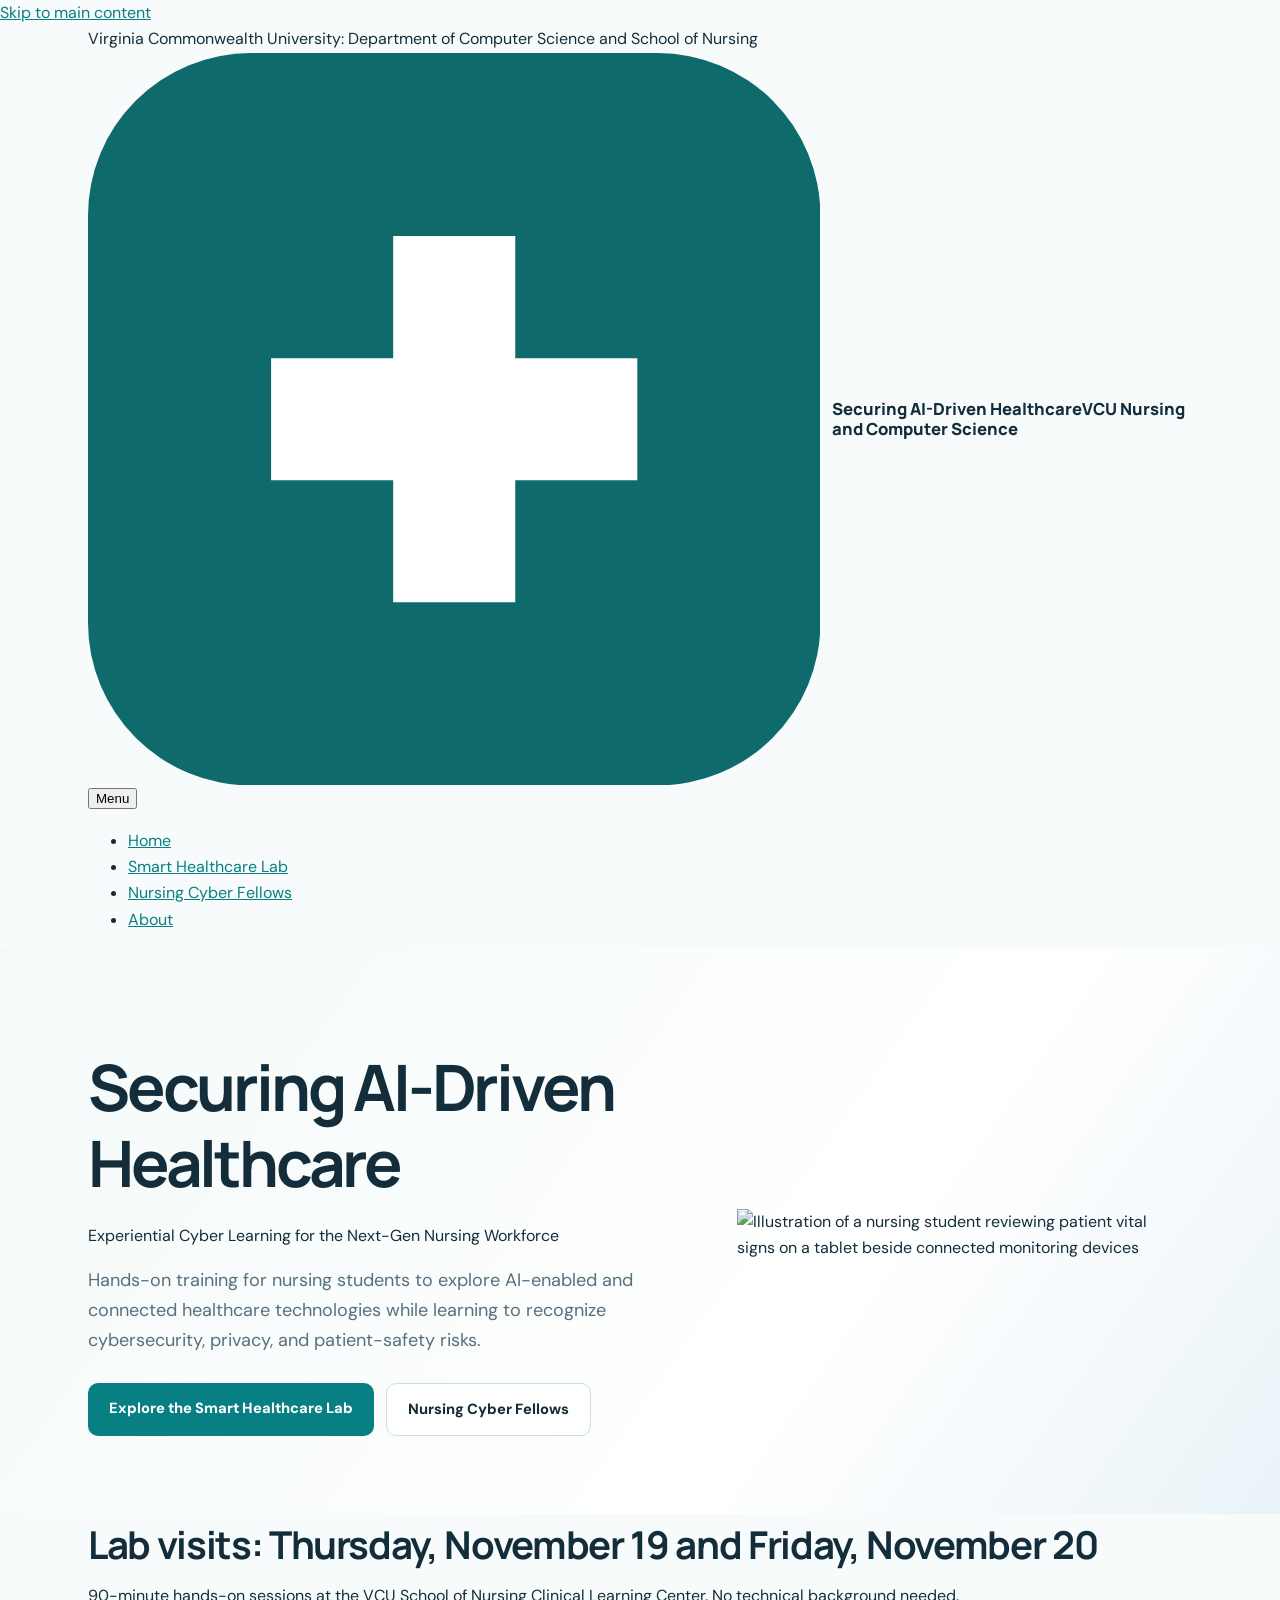
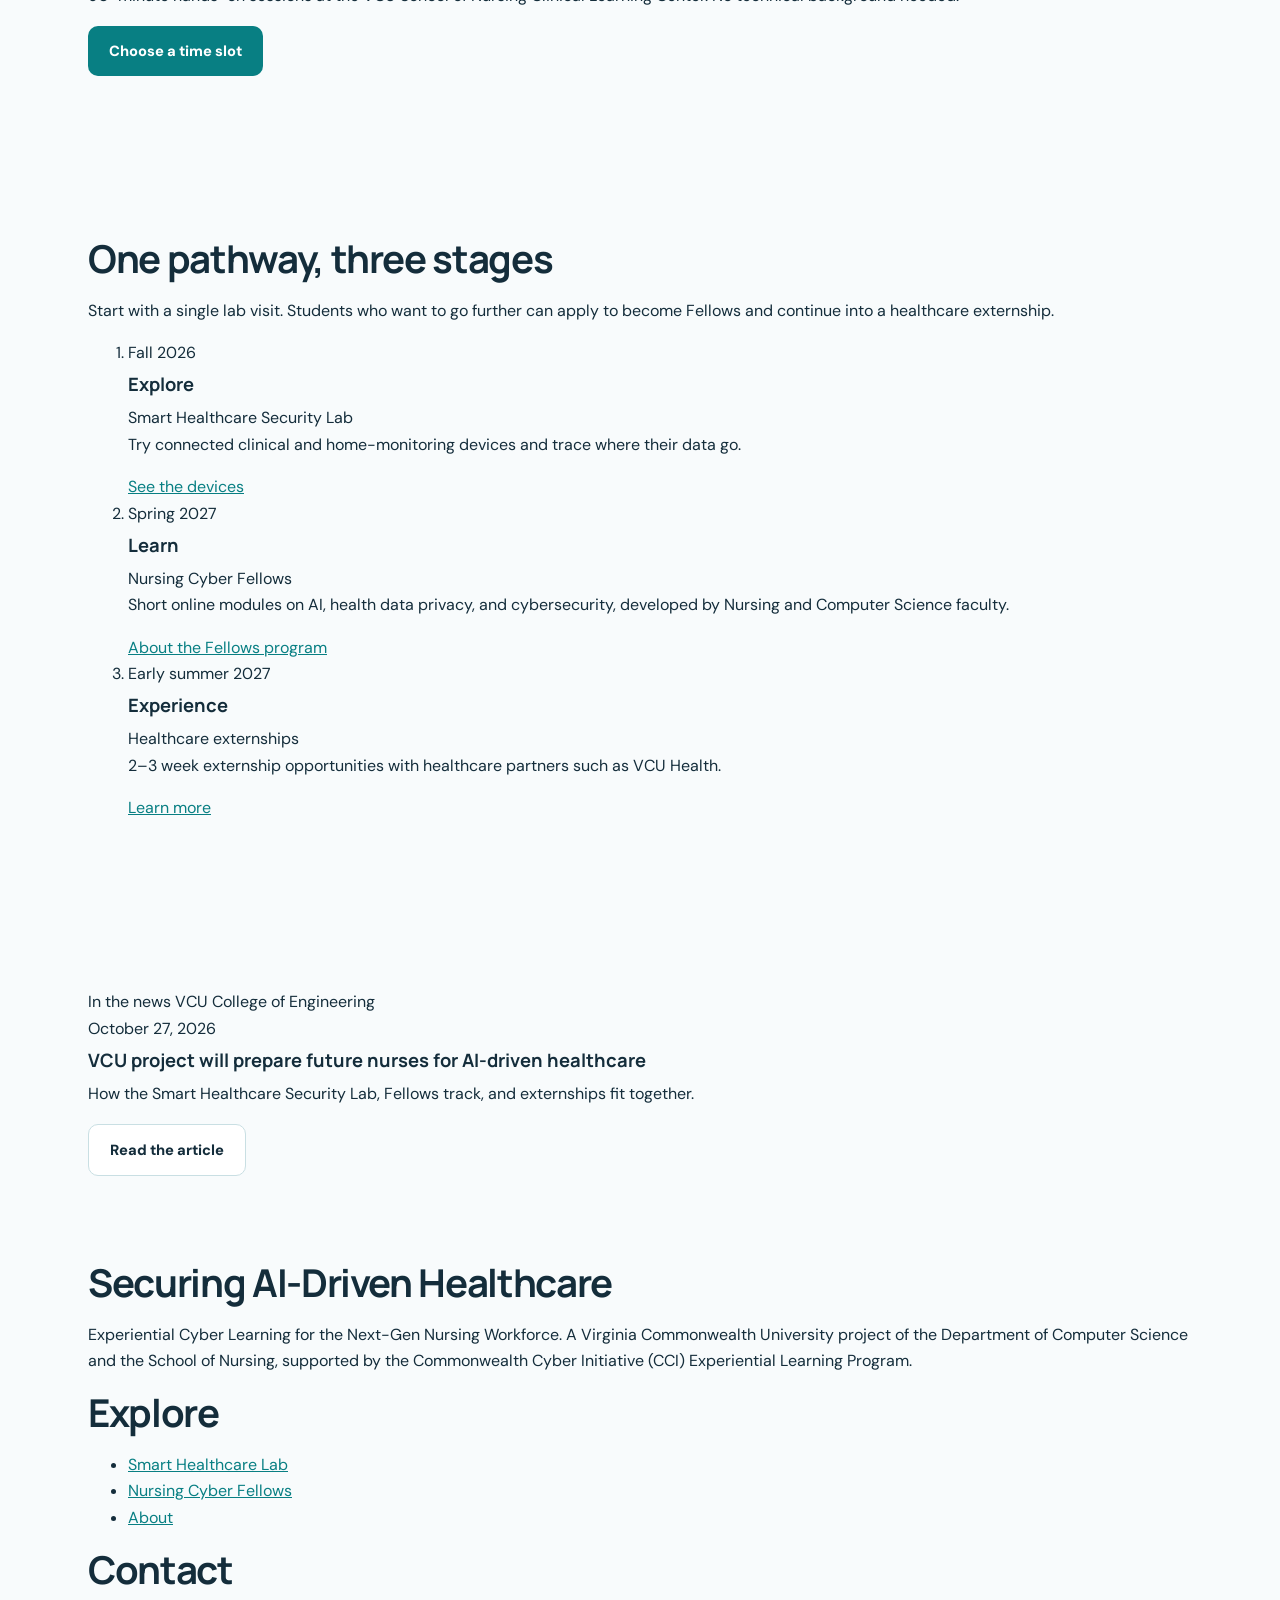
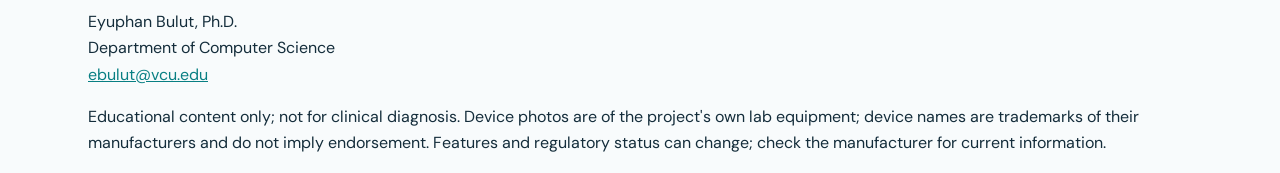
==== commit b917451d: "Add files via upload" ====
--- a/index.html
+++ b/index.html
@@ -1 +1,103 @@
-<!doctype html><html lang="en"><head><meta charset="utf-8"><meta name="viewport" content="width=device-width,initial-scale=1"><meta name="description" content="Hands-on AI, healthcare and cybersecurity education for nursing students at VCU."><title>Home | Nursing AI + Cyber</title><link rel="stylesheet" href="assets/style.css"><link rel="icon" href="assets/beam.svg" type="image/svg+xml"></head><body><div class="topline">VIRGINIA COMMONWEALTH UNIVERSITY · COMPUTER SCIENCE + NURSING</div><header class="nav"><div class="container navinner"><a class="brand" href="index.html"><span class="brandmark">+</span><span>NURSING <span style="color:#087f83">AI + CYBER</span></span></a><nav class="links" aria-label="Main navigation"><a class="active" href="index.html">Home</a><a class="" href="lab.html">Smart Healthcare Lab</a><a class="" href="fellows.html">Nursing Cyber Fellows</a><a class="" href="get-involved.html">Get Involved</a><a class="" href="about.html">About</a></nav></div></header><main><section class="hero"><div class="container hero-grid"><div><div class="eyebrow">Experiential learning · VCU · CCI</div><h1>Securing <span style="color:#087f83">AI-Driven</span> Healthcare</h1><p class="lead">Explore emerging healthcare technologies. Understand how they use data and AI. Learn to recognize the privacy, cybersecurity, and patient-safety risks that come with them.</p><div class="actions"><a class="btn" href="lab.html">Explore the lab →</a><a class="btn secondary" href="fellows.html">Discover the Fellows program</a></div></div><img class="heroart" src="assets/hero-health.svg" alt="Illustration of a connected healthcare monitor, medical cross and security shield"></div></section><section class="section alt"><div class="container"><div class="sectionhead"><div class="eyebrow">The learning pathway</div><h2>From hands-on exploration to real-world experience</h2><p class="sub">A collaborative program bringing nursing education together with AI, digital health, and cybersecurity.</p></div><div class="grid3"><article class="card"><div class="num">01</div><h3>Explore</h3><p>Try connected healthcare tools in the Smart Healthcare Security Lab and examine the data and risks behind them.</p><a class="textlink" href="lab.html">See the devices →</a></article><article class="card"><div class="num">02</div><h3>Learn</h3><p>Go deeper through the Nursing Cyber Fellows program, with guided modules, practical activities, and mentoring.</p><a class="textlink" href="fellows.html">Explore the program →</a></article><article class="card"><div class="num">03</div><h3>Experience</h3><p>Connect what you learn to clinical workflows and healthcare environments through planned mentored externships.</p><a class="textlink" href="fellows.html#externships">See the pathway →</a></article></div></div></section><section class="section"><div class="container"><div class="stats"><div class="stat"><strong>100+</strong><span>Students targeted for lab activities</span></div><div class="stat"><strong>Up to 15</strong><span>Nursing Cyber Fellows planned</span></div><div class="stat"><strong>3 parts</strong><span>Lab · Fellows · Externships</span></div></div><div class="sectionhead" style="margin-top:65px"><div class="eyebrow">A practical way to think about smart healthcare</div><h2>Three questions. Every device.</h2></div><div class="grid3"><div class="card"><span class="pill">01 · Sensing</span><h3>What does it measure?</h3><p>Understand the clinical information a device collects and what its readings can—and cannot—tell you.</p></div><div class="card"><span class="pill">02 · Data</span><h3>Where does the data go?</h3><p>Follow the path from sensor to app, network, cloud service, or clinical system.</p></div><div class="card"><span class="pill">03 · Trust</span><h3>What could go wrong?</h3><p>Think about unauthorized access, misleading results, data sharing, and safe clinical judgment.</p></div></div></div></section><section class="section alt"><div class="container"><div class="banner"><div><div class="eyebrow" style="color:#8be1d4">For nursing students</div><h2>Curious about AI and the future of nursing?</h2><p>Discover the Nursing Cyber Fellows program. No coding or cybersecurity background is required to explore the lab.</p></div><a class="btn" href="get-involved.html">Get involved →</a></div></div></section></main><footer class="footer"><div class="container"><div class="footergrid"><div><strong style="color:white">Nursing AI + Cyber</strong><p class="mini">Securing AI-Driven Healthcare<br>Virginia Commonwealth University</p></div><div><strong style="color:white">Explore</strong><p class="mini"><a href="lab.html">Smart Healthcare Lab</a><br><a href="fellows.html">Nursing Cyber Fellows</a><br><a href="get-involved.html">Get Involved</a></p></div><div><strong style="color:white">Contact</strong><p class="mini"><a href="mailto:ebulut@vcu.edu">ebulut@vcu.edu</a><br>Supported by the Commonwealth Cyber Initiative</p></div></div><small>© 2026 Virginia Commonwealth University project team. Educational information only; not for clinical diagnosis. Device features and availability may vary.</small></div></footer></body></html>+<!doctype html>
+<html lang="en">
+<head>
+<meta charset="utf-8">
+<meta name="viewport" content="width=device-width, initial-scale=1">
+<title>Securing AI-Driven Healthcare | VCU Nursing and Computer Science</title>
+<meta name="description" content="Hands-on training for VCU nursing students to explore AI-enabled and connected healthcare technologies and recognize cybersecurity, privacy, and patient-safety risks.">
+<meta property="og:title" content="Securing AI-Driven Healthcare | VCU Nursing and Computer Science">
+<meta property="og:description" content="Hands-on training for VCU nursing students to explore AI-enabled and connected healthcare technologies and recognize cybersecurity, privacy, and patient-safety risks.">
+<meta property="og:url" content="https://nursing-ai-cyber.github.io/">
+<meta property="og:image" content="https://nursing-ai-cyber.github.io/assets/images/hero-clinical-learning.jpg">
+<link rel="icon" href="assets/favicon.svg" type="image/svg+xml">
+<link rel="stylesheet" href="assets/style.css">
+</head>
+<body>
+<a class="skip" href="#main">Skip to main content</a>
+<div class="utility"><div class="container"><span>Virginia Commonwealth University: Department of Computer Science and School of Nursing</span></div></div>
+<header class="site-header">
+  <div class="container header-inner">
+    <a class="brand" href="index.html"><svg class="brand-mark" viewBox="0 0 36 36" aria-hidden="true"><rect width="36" height="36" rx="8" fill="#0f6b6b"/><path d="M15 9h6v6h6v6h-6v6h-6v-6H9v-6h6z" fill="#fff"/></svg><span class="brand-text"><span class="brand-title">Securing AI-Driven Healthcare</span><span class="brand-sub">VCU Nursing and Computer Science</span></span></a>
+    <button class="nav-toggle" aria-expanded="false" aria-controls="main-nav">Menu</button>
+    <nav class="main-nav" id="main-nav" aria-label="Main"><ul><li><a href="index.html" aria-current="page">Home</a></li><li><a href="lab.html">Smart Healthcare Lab</a></li><li><a href="fellows.html">Nursing Cyber Fellows</a></li><li><a href="about.html">About</a></li></ul></nav>
+  </div>
+</header>
+<main id="main">
+
+<section class="hero">
+  <div class="container hero-grid">
+    <div>
+      <h1>Securing AI-Driven Healthcare</h1>
+      <p class="subtitle">Experiential Cyber Learning for the Next-Gen Nursing Workforce</p>
+      <p class="lead">Hands-on training for nursing students to explore AI-enabled and connected healthcare technologies while learning to recognize cybersecurity, privacy, and patient-safety risks.</p>
+      <div class="actions">
+        <a class="btn" href="lab.html">Explore the Smart Healthcare Lab</a>
+        <a class="btn secondary" href="fellows.html">Nursing Cyber Fellows</a>
+      </div>
+    </div>
+    <figure class="hero-photo">
+      <img src="assets/images/hero-clinical-learning.jpg" width="1200" height="900" alt="Illustration of a nursing student reviewing patient vital signs on a tablet beside connected monitoring devices">
+    </figure>
+  </div>
+</section>
+
+<section class="section tight" style="padding-top:0">
+  <div class="container">
+    <div class="visit-strip">
+      <div>
+        <h2>Lab visits: Thursday, November 19 and Friday, November 20</h2>
+        <p>90-minute hands-on sessions at the VCU School of Nursing Clinical Learning Center. No technical background needed.</p>
+      </div>
+      <div><a class="btn" data-link="labSignup" href="signup.html">Choose a time slot</a></div>
+    </div>
+  </div>
+</section>
+
+<section class="section band">
+  <div class="container">
+    <div class="section-head">
+      <h2>One pathway, three stages</h2>
+      <p>Start with a single lab visit. Students who want to go further can apply to become Fellows and continue into a healthcare externship.</p>
+    </div>
+    <ol class="pathway">
+      <li><span class="when">Fall 2026</span><h3>Explore</h3><div class="what">Smart Healthcare Security Lab</div><p>Try connected clinical and home-monitoring devices and trace where their data go.</p><a href="lab.html">See the devices</a></li>
+      <li><span class="when">Spring 2027</span><h3>Learn</h3><div class="what">Nursing Cyber Fellows</div><p>Short online modules on AI, health data privacy, and cybersecurity, developed by Nursing and Computer Science faculty.</p><a href="fellows.html">About the Fellows program</a></li>
+      <li><span class="when">Early summer 2027</span><h3>Experience</h3><div class="what">Healthcare externships</div><p>2–3 week externship opportunities with healthcare partners such as VCU Health.</p><a href="fellows.html">Learn more</a></li>
+    </ol>
+  </div>
+</section>
+
+<section class="section tight band">
+  <div class="container">
+    <span class="label">In the news</span>
+    <a class="news" href="https://blogs.vcu.edu/engineering/2026/10/27/vcu-project-will-prepare-future-nurses-for-ai-driven-healthcare/" style="text-decoration:none;color:inherit">
+      <span class="source">VCU College of Engineering<br>October 27, 2026</span>
+      <span><h3>VCU project will prepare future nurses for AI-driven healthcare</h3><p>How the Smart Healthcare Security Lab, Fellows track, and externships fit together.</p></span>
+      <span class="btn secondary">Read the article</span>
+    </a>
+  </div>
+</section>
+
+</main>
+<footer class="site-footer">
+  <div class="container">
+    <div class="footer-grid">
+      <div>
+        <h2>Securing AI-Driven Healthcare</h2>
+        <p>Experiential Cyber Learning for the Next-Gen Nursing Workforce. A Virginia Commonwealth University project of the Department of Computer Science and the School of Nursing, supported by the Commonwealth Cyber Initiative (CCI) Experiential Learning Program.</p>
+      </div>
+      <div>
+        <h2>Explore</h2>
+        <ul><li><a href="lab.html">Smart Healthcare Lab</a></li><li><a href="fellows.html">Nursing Cyber Fellows</a></li><li><a href="about.html">About</a></li></ul>
+      </div>
+      <div>
+        <h2>Contact</h2>
+        <p>Eyuphan Bulut, Ph.D.<br>Department of Computer Science<br><a href="mailto:ebulut@vcu.edu">ebulut@vcu.edu</a></p>
+      </div>
+    </div>
+    <p class="footer-note">Educational content only; not for clinical diagnosis. Device photos are of the project's own lab equipment; device names are trademarks of their manufacturers and do not imply endorsement. Features and regulatory status can change; check the manufacturer for current information.</p>
+  </div>
+</footer>
+<script src="assets/site.js"></script>
+</body>
+</html>
--- a/assets/style.css
+++ b/assets/style.css
@@ -1,4 +1,2 @@
-:root{--ink:#1d2834;--muted:#617180;--teal:#007c83;--teal-dark:#07535b;--gold:#f8b300;--line:#dfe5e8;--soft:#f6f8f8;--white:#fff;--max:1180px}
-*{box-sizing:border-box}html{scroll-behavior:smooth}body{margin:0;font-family:Arial,Helvetica,sans-serif;color:var(--ink);background:#fff;line-height:1.55}a{color:var(--teal);text-decoration:none}a:hover{text-decoration:underline}img{max-width:100%;display:block}.container{max-width:var(--max);margin:auto;padding:0 28px}.topline{background:#111820;color:white;text-align:center;padding:8px 18px;font-size:12px;letter-spacing:.08em;text-transform:uppercase}.nav{background:white;border-bottom:1px solid var(--line);position:sticky;top:0;z-index:10}.navinner{display:flex;align-items:center;justify-content:space-between;min-height:76px;gap:24px}.brand{display:flex;align-items:center;gap:11px;font-weight:800;color:var(--ink);letter-spacing:.01em}.brandmark{width:34px;height:34px;border-radius:8px;background:var(--teal);color:white;display:grid;place-items:center;font-size:23px}.links{display:flex;gap:28px;align-items:center}.links a{color:#314554;font-weight:700;font-size:14px}.links a.active{color:var(--teal)}.hero{padding:70px 0 64px;background:white}.hero-grid{display:grid;grid-template-columns:1.05fr .95fr;gap:62px;align-items:center}.hero h1{font-size:58px;line-height:1.03;margin:10px 0 24px;letter-spacing:-.04em;max-width:700px}.eyebrow{font-size:12px;text-transform:uppercase;letter-spacing:.18em;color:var(--teal);font-weight:800}.lead{font-size:20px;color:#506575;max-width:720px}.hero-photo{border-radius:18px;overflow:hidden;aspect-ratio:4/3;background:#e9eef0}.hero-photo img{width:100%;height:100%;object-fit:cover}.caption{font-size:11px;color:#788793;margin-top:7px}.actions{display:flex;gap:12px;flex-wrap:wrap;margin-top:28px}.btn{display:inline-flex;align-items:center;justify-content:center;padding:13px 20px;border-radius:7px;background:var(--teal);color:white;font-weight:800;border:1px solid var(--teal)}.btn:hover{background:var(--teal-dark);text-decoration:none}.btn.secondary{background:white;color:var(--ink);border-color:#c7d2d7}.section{padding:66px 0}.section.soft{background:var(--soft)}.sectionhead{max-width:760px;margin-bottom:32px}.section h2{font-size:38px;line-height:1.14;letter-spacing:-.025em;margin:8px 0 12px}.section h3{margin:8px 0;font-size:22px}.sub{color:var(--muted);font-size:17px}.path-grid{display:grid;grid-template-columns:repeat(3,1fr);gap:20px}.visual-card{border:1px solid var(--line);background:white;border-radius:12px;overflow:hidden}.visual-card img{width:100%;height:180px;object-fit:cover}.visual-card .body{padding:22px}.step{font-weight:800;color:var(--teal);font-size:12px;letter-spacing:.12em;text-transform:uppercase}.news-card{display:grid;grid-template-columns:260px 1fr;gap:28px;border:1px solid var(--line);border-radius:12px;overflow:hidden;background:#fff}.news-card img{width:100%;height:100%;min-height:210px;object-fit:cover}.news-card .body{padding:28px 28px 28px 0}.stats{display:grid;grid-template-columns:repeat(3,1fr);gap:0;border:1px solid var(--line);border-radius:10px;overflow:hidden}.stat{padding:25px;border-right:1px solid var(--line)}.stat:last-child{border-right:0}.stat strong{display:block;font-size:30px;color:var(--teal)}.stat span{color:var(--muted)}.device-section{margin-top:42px}.room-title{display:flex;gap:14px;align-items:center;padding-bottom:12px;border-bottom:2px solid #dfe6e8}.room-badge{background:#eef7f7;color:var(--teal-dark);font-weight:800;padding:6px 10px;border-radius:6px;font-size:12px;text-transform:uppercase;letter-spacing:.06em}.device-grid{display:grid;grid-template-columns:repeat(2,1fr);gap:22px;margin-top:24px}.device-card{display:grid;grid-template-columns:180px 1fr;gap:20px;border:1px solid var(--line);border-radius:12px;padding:18px;background:#fff}.device-img{height:160px;border-radius:9px;background:#f5f6f6;display:flex;align-items:center;justify-content:center;overflow:hidden}.device-img img{width:100%;height:100%;object-fit:contain}.device-card h3{font-size:20px;margin:0 0 5px}.tagrow{display:flex;gap:7px;flex-wrap:wrap;margin:8px 0 10px}.tag{font-size:11px;font-weight:800;background:#f0f4f5;border:1px solid #dde5e7;border-radius:5px;padding:3px 6px;color:#425665}.question{background:#f6f8f8;border-left:3px solid var(--teal);padding:10px 12px;margin-top:12px;font-size:14px}.compare{display:grid;grid-template-columns:1fr 1fr;gap:18px;margin-top:18px}.compare>div{border:1px solid var(--line);padding:20px;border-radius:10px;background:#fff}.module-grid{display:grid;grid-template-columns:repeat(3,1fr);gap:20px}.module{border-top:4px solid var(--teal);background:#fff;border-left:1px solid var(--line);border-right:1px solid var(--line);border-bottom:1px solid var(--line);padding:22px;border-radius:7px}.callout{padding:24px 28px;border-radius:10px;background:#eef7f7;border:1px solid #cfe4e5}.two-col{display:grid;grid-template-columns:1fr 1fr;gap:38px}.simple-list{padding-left:18px}.footer{background:#19232c;color:#d9e0e4;padding:44px 0 24px;margin-top:40px}.footergrid{display:grid;grid-template-columns:2fr 1fr 1fr;gap:36px}.footer a{color:#d9e0e4}.mini{font-size:13px;line-height:1.7}.footer small{display:block;border-top:1px solid #40505c;margin-top:30px;padding-top:18px;color:#9eadb7}.source-note{font-size:11px;color:#788793;margin-top:20px}.pagehead{padding:54px 0 38px;border-bottom:1px solid var(--line);background:#fff}.pagehead h1{font-size:48px;letter-spacing:-.035em;margin:8px 0 12px}.quote{font-size:24px;line-height:1.4;border-left:4px solid var(--gold);padding-left:22px;color:#334853}.cta-bar{display:flex;justify-content:space-between;gap:24px;align-items:center;background:#f5f7f7;border:1px solid var(--line);border-radius:10px;padding:24px 28px}.mobile-note{display:none}
-@media(max-width:900px){.links{display:none}.hero-grid,.news-card,.two-col{grid-template-columns:1fr}.hero h1{font-size:44px}.path-grid,.module-grid,.stats{grid-template-columns:1fr}.stat{border-right:0;border-bottom:1px solid var(--line)}.stat:last-child{border-bottom:0}.device-grid{grid-template-columns:1fr}.news-card .body{padding:24px}.news-card img{max-height:260px}.footergrid{grid-template-columns:1fr}.mobile-note{display:block}.pagehead h1{font-size:40px}}
-@media(max-width:560px){.container{padding:0 18px}.hero{padding:48px 0}.hero h1{font-size:38px}.section{padding:48px 0}.section h2{font-size:31px}.device-card{grid-template-columns:1fr}.device-img{height:200px}.compare{grid-template-columns:1fr}.cta-bar{align-items:flex-start;flex-direction:column}}
+@import url('https://fonts.googleapis.com/css2?family=DM+Sans:wght@400;500;600;700&family=Manrope:wght@400;500;600;700;800&display=swap');
+:root{--ink:#142d3b;--muted:#57707d;--teal:#087f83;--mint:#e9f7f3;--blue:#eaf2fa;--border:#dce9ed;--bg:#f8fbfc;--white:#fff}*{box-sizing:border-box}html{scroll-behavior:smooth}body{margin:0;background:var(--bg);color:var(--ink);font-family:'DM Sans',Arial,sans-serif;line-height:1.65}h1,h2,h3,.brand{font-family:Manrope,Arial,sans-serif;line-height:1.19}h1{font-size:clamp(2.5rem,5vw,4.4rem);letter-spacing:-.05em;margin:14px 0 22px}h2{font-size:clamp(1.8rem,3vw,2.55rem);letter-spacing:-.035em;margin:8px 0 16px}h3{font-size:1.15rem;margin:8px 0 9px}p{margin:0 0 16px}a{color:var(--teal)}.container{max-width:1160px;margin:auto;padding:0 28px}.topline{background:#0e3a4a;color:#d9f3f0;text-align:center;font-size:.78rem;padding:7px 15px;letter-spacing:.045em}.nav{background:#fff;border-bottom:1px solid var(--border);position:sticky;top:0;z-index:20}.navinner{display:flex;align-items:center;justify-content:space-between;gap:20px;min-height:77px}.brand{font-weight:800;font-size:1.04rem;text-decoration:none;color:var(--ink);display:flex;align-items:center;gap:12px}.brandmark{width:39px;height:39px;border-radius:12px;background:var(--teal);color:#fff;display:grid;place-items:center;font-size:23px}.links{display:flex;align-items:center;gap:25px}.links a{text-decoration:none;color:#385461;font-size:.9rem;font-weight:700}.links a.active,.links a:hover{color:var(--teal)}.links a.navcta{background:var(--ink);color:#fff;padding:10px 16px;border-radius:9px}.hero{background:linear-gradient(125deg,#f3faf9 0%,#fff 65%,#e9f3f8 100%);padding:86px 0 78px;overflow:hidden}.hero-grid{display:grid;grid-template-columns:1.06fr .94fr;gap:50px;align-items:center}.eyebrow{text-transform:uppercase;color:var(--teal);font-size:.75rem;font-weight:800;letter-spacing:.17em}.lead{font-size:1.13rem;color:var(--muted);max-width:610px}.actions{display:flex;gap:12px;flex-wrap:wrap;margin-top:28px}.btn{display:inline-block;background:var(--teal);color:#fff;text-decoration:none;padding:13px 21px;border-radius:10px;font-weight:800;font-size:.92rem}.btn.secondary{background:#fff;border:1px solid #c9dfe3;color:var(--ink)}.heroart{width:100%;height:auto;filter:drop-shadow(0 22px 36px rgba(13,69,79,.12))}.section{padding:76px 0}.section.alt{background:#fff}.sectionhead{max-width:720px;margin-bottom:30px}.sub{color:var(--muted);font-size:1.04rem}.grid3{display:grid;grid-template-columns:repeat(3,1fr);gap:19px}.grid2{display:grid;grid-template-columns:repeat(2,1fr);gap:19px}.card{background:#fff;border:1px solid var(--border);border-radius:17px;padding:27px;box-shadow:0 8px 24px rgba(20,60,70,.035)}.alt .card{background:#f9fcfd}.num{font-family:Manrope;font-size:2rem;color:var(--teal);font-weight:800}.pill{display:inline-block;background:#e8f5f2;color:#087f83;border-radius:30px;padding:5px 11px;font-size:.72rem;font-weight:800;letter-spacing:.04em}.card p,.muted{color:var(--muted)}.textlink{font-weight:800;text-decoration:none}.stats{display:grid;grid-template-columns:repeat(3,1fr);gap:25px;padding:29px 0;border-top:1px solid var(--border);border-bottom:1px solid var(--border)}.stat strong{font-size:1.75rem;font-family:Manrope;display:block}.stat span{color:var(--muted);font-size:.9rem}.banner{background:#123c4a;color:#fff;border-radius:22px;padding:38px 42px;display:flex;align-items:center;justify-content:space-between;gap:30px}.banner p{color:#cce4e6}.banner .btn{background:#fff;color:#123c4a}.footer{background:#102d3b;color:#b7ced6;padding:40px 0 24px}.footer a{color:#d7f3f0}.footergrid{display:flex;justify-content:space-between;gap:25px;flex-wrap:wrap}.footer small{display:block;margin-top:26px;border-top:1px solid #35515c;padding-top:18px}.pagehead{background:linear-gradient(110deg,#eaf7f4,#f2f8fc);padding:68px 0 58px}.pagehead h1{font-size:clamp(2.3rem,4vw,3.4rem)}.devicegrid{display:grid;grid-template-columns:repeat(2,1fr);gap:18px}.device{display:flex;gap:20px;align-items:flex-start}.device-icon{flex:0 0 75px;width:75px;height:75px;background:#e7f4f5;border-radius:17px;display:grid;place-items:center}.device-icon img{width:57px;height:57px}.device h3{margin-top:0}.device p{font-size:.92rem}.device .question{font-size:.87rem;border-top:1px solid var(--border);padding-top:11px;color:#345967}.tag{font-size:.75rem;font-weight:800;color:var(--teal);letter-spacing:.06em;text-transform:uppercase}.notice{border-left:4px solid var(--teal);background:#eaf7f4;padding:16px 20px;border-radius:0 10px 10px 0;color:#315662}.steps{counter-reset:step}.step{padding:17px 0;border-bottom:1px solid var(--border)}.step strong{color:var(--teal)}.placeholder{border:1px dashed #91b9bd;background:#f3faf9;border-radius:13px;padding:22px;color:#416772}.iconrow{display:flex;align-items:center;gap:14px}.iconrow img{width:70px;height:70px}.mini{font-size:.85rem}.menu{display:none}a:focus-visible,button:focus-visible{outline:3px solid #e8ad40;outline-offset:3px}@media(max-width:800px){.hero-grid,.grid3,.grid2,.devicegrid{grid-template-columns:1fr}.hero{padding:55px 0}.heroart{max-height:360px}.links{gap:12px;flex-wrap:wrap;justify-content:flex-end}.links a{font-size:.79rem}.brand{font-size:.88rem}.navinner{padding-top:12px;padding-bottom:12px}.banner{display:block}.banner .btn{margin-top:15px}.stats{grid-template-columns:1fr;gap:12px}.section{padding:55px 0}}@media(max-width:520px){.container{padding:0 19px}.navinner{display:block}.links{justify-content:flex-start;margin-top:12px;gap:14px}.links a.navcta{padding:6px 9px}.device{gap:12px}.device-icon{flex-basis:58px;width:58px;height:58px}.device-icon img{width:46px;height:46px}.card{padding:21px}.banner{padding:28px}}
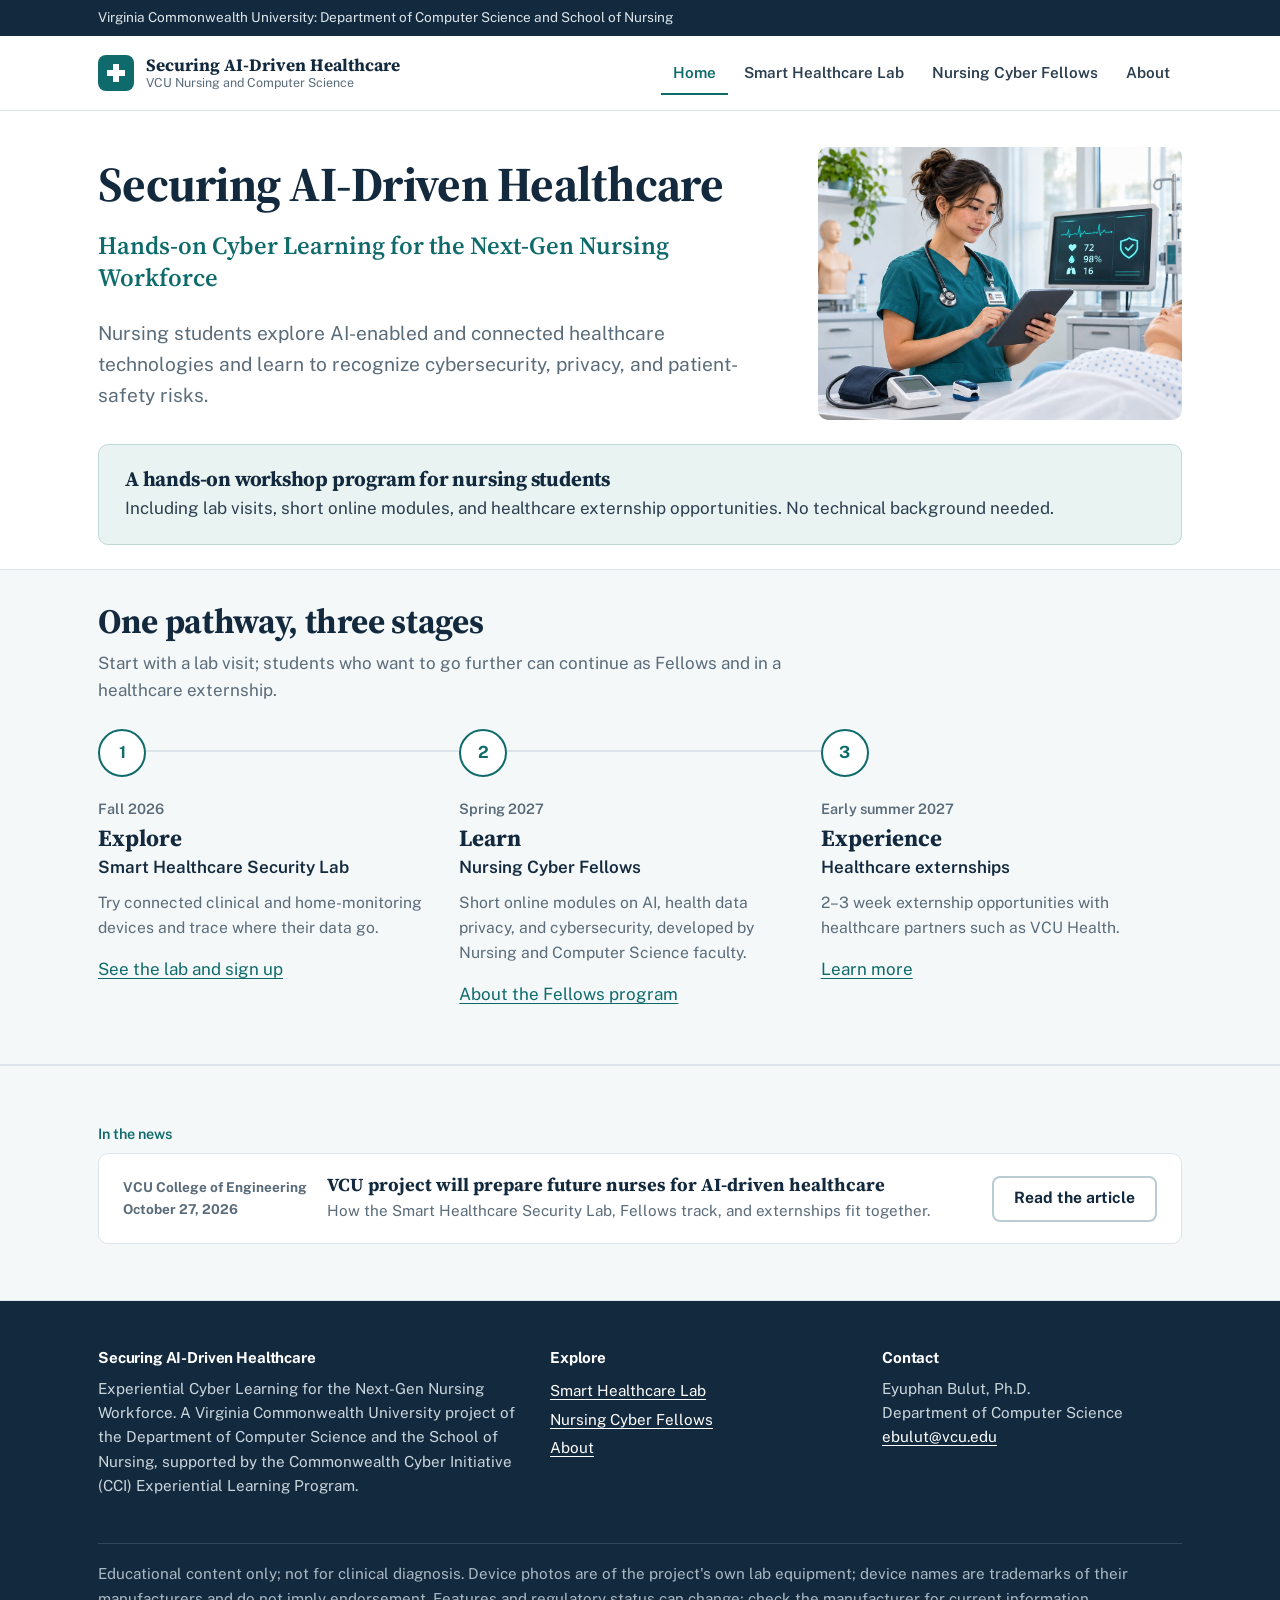
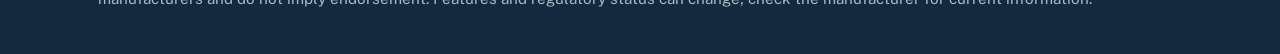
==== commit bf957e03: "Add files via upload" ====
--- a/index.html
+++ b/index.html
@@ -24,43 +24,36 @@
 </header>
 <main id="main">
 
-<section class="hero">
-  <div class="container hero-grid">
+<section class="hero" style="padding:36px 0 24px">
+  <div class="container hero-grid" style="gap:44px;grid-template-columns:1.3fr .7fr">
     <div>
-      <h1>Securing AI-Driven Healthcare</h1>
-      <p class="subtitle">Experiential Cyber Learning for the Next-Gen Nursing Workforce</p>
-      <p class="lead">Hands-on training for nursing students to explore AI-enabled and connected healthcare technologies while learning to recognize cybersecurity, privacy, and patient-safety risks.</p>
-      <div class="actions">
-        <a class="btn" href="lab.html">Explore the Smart Healthcare Lab</a>
-        <a class="btn secondary" href="fellows.html">Nursing Cyber Fellows</a>
-      </div>
+      <h1 style="font-size:clamp(2.1rem,3.9vw,3.05rem)">Securing AI-Driven Healthcare</h1>
+      <p class="subtitle">Hands-on Cyber Learning for the Next-Gen Nursing Workforce</p>
+      <p class="lead" style="margin-bottom:0">Nursing students explore AI-enabled and connected healthcare technologies and learn to recognize cybersecurity, privacy, and patient-safety risks.</p>
     </div>
     <figure class="hero-photo">
-      <img src="assets/images/hero-clinical-learning.jpg" width="1200" height="900" alt="Illustration of a nursing student reviewing patient vital signs on a tablet beside connected monitoring devices">
+      <img src="assets/images/hero-clinical-learning.jpg" width="1200" height="900" style="aspect-ratio:4/3" alt="Illustration of a nursing student reviewing patient vital signs on a tablet beside connected monitoring devices">
     </figure>
   </div>
 </section>
 
-<section class="section tight" style="padding-top:0">
+<section style="padding:0 0 24px">
   <div class="container">
-    <div class="visit-strip">
-      <div>
-        <h2>Lab visits: Thursday, November 19 and Friday, November 20</h2>
-        <p>90-minute hands-on sessions at the VCU School of Nursing Clinical Learning Center. No technical background needed.</p>
-      </div>
-      <div><a class="btn" data-link="labSignup" href="signup.html">Choose a time slot</a></div>
+    <div class="visit-strip" style="display:block">
+      <h2>A hands-on workshop program for nursing students</h2>
+      <p>Including lab visits, short online modules, and healthcare externship opportunities. No technical background needed.</p>
     </div>
   </div>
 </section>
 
-<section class="section band">
+<section class="section band" style="padding:32px 0 56px">
   <div class="container">
-    <div class="section-head">
-      <h2>One pathway, three stages</h2>
-      <p>Start with a single lab visit. Students who want to go further can apply to become Fellows and continue into a healthcare externship.</p>
+    <div class="section-head" style="margin-bottom:24px">
+      <h2 style="margin-bottom:.25em">One pathway, three stages</h2>
+      <p style="margin:0">Start with a lab visit; students who want to go further can continue as Fellows and in a healthcare externship.</p>
     </div>
     <ol class="pathway">
-      <li><span class="when">Fall 2026</span><h3>Explore</h3><div class="what">Smart Healthcare Security Lab</div><p>Try connected clinical and home-monitoring devices and trace where their data go.</p><a href="lab.html">See the devices</a></li>
+      <li><span class="when">Fall 2026</span><h3>Explore</h3><div class="what">Smart Healthcare Security Lab</div><p>Try connected clinical and home-monitoring devices and trace where their data go.</p><a href="lab.html">See the lab and sign up</a></li>
       <li><span class="when">Spring 2027</span><h3>Learn</h3><div class="what">Nursing Cyber Fellows</div><p>Short online modules on AI, health data privacy, and cybersecurity, developed by Nursing and Computer Science faculty.</p><a href="fellows.html">About the Fellows program</a></li>
       <li><span class="when">Early summer 2027</span><h3>Experience</h3><div class="what">Healthcare externships</div><p>2–3 week externship opportunities with healthcare partners such as VCU Health.</p><a href="fellows.html">Learn more</a></li>
     </ol>
--- a/assets/style.css
+++ b/assets/style.css
@@ -1,2 +1,289 @@
-@import url('https://fonts.googleapis.com/css2?family=DM+Sans:wght@400;500;600;700&family=Manrope:wght@400;500;600;700;800&display=swap');
-:root{--ink:#142d3b;--muted:#57707d;--teal:#087f83;--mint:#e9f7f3;--blue:#eaf2fa;--border:#dce9ed;--bg:#f8fbfc;--white:#fff}*{box-sizing:border-box}html{scroll-behavior:smooth}body{margin:0;background:var(--bg);color:var(--ink);font-family:'DM Sans',Arial,sans-serif;line-height:1.65}h1,h2,h3,.brand{font-family:Manrope,Arial,sans-serif;line-height:1.19}h1{font-size:clamp(2.5rem,5vw,4.4rem);letter-spacing:-.05em;margin:14px 0 22px}h2{font-size:clamp(1.8rem,3vw,2.55rem);letter-spacing:-.035em;margin:8px 0 16px}h3{font-size:1.15rem;margin:8px 0 9px}p{margin:0 0 16px}a{color:var(--teal)}.container{max-width:1160px;margin:auto;padding:0 28px}.topline{background:#0e3a4a;color:#d9f3f0;text-align:center;font-size:.78rem;padding:7px 15px;letter-spacing:.045em}.nav{background:#fff;border-bottom:1px solid var(--border);position:sticky;top:0;z-index:20}.navinner{display:flex;align-items:center;justify-content:space-between;gap:20px;min-height:77px}.brand{font-weight:800;font-size:1.04rem;text-decoration:none;color:var(--ink);display:flex;align-items:center;gap:12px}.brandmark{width:39px;height:39px;border-radius:12px;background:var(--teal);color:#fff;display:grid;place-items:center;font-size:23px}.links{display:flex;align-items:center;gap:25px}.links a{text-decoration:none;color:#385461;font-size:.9rem;font-weight:700}.links a.active,.links a:hover{color:var(--teal)}.links a.navcta{background:var(--ink);color:#fff;padding:10px 16px;border-radius:9px}.hero{background:linear-gradient(125deg,#f3faf9 0%,#fff 65%,#e9f3f8 100%);padding:86px 0 78px;overflow:hidden}.hero-grid{display:grid;grid-template-columns:1.06fr .94fr;gap:50px;align-items:center}.eyebrow{text-transform:uppercase;color:var(--teal);font-size:.75rem;font-weight:800;letter-spacing:.17em}.lead{font-size:1.13rem;color:var(--muted);max-width:610px}.actions{display:flex;gap:12px;flex-wrap:wrap;margin-top:28px}.btn{display:inline-block;background:var(--teal);color:#fff;text-decoration:none;padding:13px 21px;border-radius:10px;font-weight:800;font-size:.92rem}.btn.secondary{background:#fff;border:1px solid #c9dfe3;color:var(--ink)}.heroart{width:100%;height:auto;filter:drop-shadow(0 22px 36px rgba(13,69,79,.12))}.section{padding:76px 0}.section.alt{background:#fff}.sectionhead{max-width:720px;margin-bottom:30px}.sub{color:var(--muted);font-size:1.04rem}.grid3{display:grid;grid-template-columns:repeat(3,1fr);gap:19px}.grid2{display:grid;grid-template-columns:repeat(2,1fr);gap:19px}.card{background:#fff;border:1px solid var(--border);border-radius:17px;padding:27px;box-shadow:0 8px 24px rgba(20,60,70,.035)}.alt .card{background:#f9fcfd}.num{font-family:Manrope;font-size:2rem;color:var(--teal);font-weight:800}.pill{display:inline-block;background:#e8f5f2;color:#087f83;border-radius:30px;padding:5px 11px;font-size:.72rem;font-weight:800;letter-spacing:.04em}.card p,.muted{color:var(--muted)}.textlink{font-weight:800;text-decoration:none}.stats{display:grid;grid-template-columns:repeat(3,1fr);gap:25px;padding:29px 0;border-top:1px solid var(--border);border-bottom:1px solid var(--border)}.stat strong{font-size:1.75rem;font-family:Manrope;display:block}.stat span{color:var(--muted);font-size:.9rem}.banner{background:#123c4a;color:#fff;border-radius:22px;padding:38px 42px;display:flex;align-items:center;justify-content:space-between;gap:30px}.banner p{color:#cce4e6}.banner .btn{background:#fff;color:#123c4a}.footer{background:#102d3b;color:#b7ced6;padding:40px 0 24px}.footer a{color:#d7f3f0}.footergrid{display:flex;justify-content:space-between;gap:25px;flex-wrap:wrap}.footer small{display:block;margin-top:26px;border-top:1px solid #35515c;padding-top:18px}.pagehead{background:linear-gradient(110deg,#eaf7f4,#f2f8fc);padding:68px 0 58px}.pagehead h1{font-size:clamp(2.3rem,4vw,3.4rem)}.devicegrid{display:grid;grid-template-columns:repeat(2,1fr);gap:18px}.device{display:flex;gap:20px;align-items:flex-start}.device-icon{flex:0 0 75px;width:75px;height:75px;background:#e7f4f5;border-radius:17px;display:grid;place-items:center}.device-icon img{width:57px;height:57px}.device h3{margin-top:0}.device p{font-size:.92rem}.device .question{font-size:.87rem;border-top:1px solid var(--border);padding-top:11px;color:#345967}.tag{font-size:.75rem;font-weight:800;color:var(--teal);letter-spacing:.06em;text-transform:uppercase}.notice{border-left:4px solid var(--teal);background:#eaf7f4;padding:16px 20px;border-radius:0 10px 10px 0;color:#315662}.steps{counter-reset:step}.step{padding:17px 0;border-bottom:1px solid var(--border)}.step strong{color:var(--teal)}.placeholder{border:1px dashed #91b9bd;background:#f3faf9;border-radius:13px;padding:22px;color:#416772}.iconrow{display:flex;align-items:center;gap:14px}.iconrow img{width:70px;height:70px}.mini{font-size:.85rem}.menu{display:none}a:focus-visible,button:focus-visible{outline:3px solid #e8ad40;outline-offset:3px}@media(max-width:800px){.hero-grid,.grid3,.grid2,.devicegrid{grid-template-columns:1fr}.hero{padding:55px 0}.heroart{max-height:360px}.links{gap:12px;flex-wrap:wrap;justify-content:flex-end}.links a{font-size:.79rem}.brand{font-size:.88rem}.navinner{padding-top:12px;padding-bottom:12px}.banner{display:block}.banner .btn{margin-top:15px}.stats{grid-template-columns:1fr;gap:12px}.section{padding:55px 0}}@media(max-width:520px){.container{padding:0 19px}.navinner{display:block}.links{justify-content:flex-start;margin-top:12px;gap:14px}.links a.navcta{padding:6px 9px}.device{gap:12px}.device-icon{flex-basis:58px;width:58px;height:58px}.device-icon img{width:46px;height:46px}.card{padding:21px}.banner{padding:28px}}
+/* Securing AI-Driven Healthcare — site styles
+   Palette: white surfaces, navy ink, one restrained clinical teal.
+   Type: Source Serif 4 (headings) + Public Sans (body, UI). */
+@import url('https://fonts.googleapis.com/css2?family=Public+Sans:wght@400;500;600;700&family=Source+Serif+4:opsz,wght@8..60,600;8..60,700&display=swap');
+
+:root{
+  --ink:#13293d;          /* headings, strong text */
+  --text:#2c3e4f;         /* body */
+  --muted:#5a6b79;        /* secondary text (AA on white) */
+  --teal:#0f6b6b;         /* accent, links, primary buttons */
+  --teal-dark:#0a5252;
+  --teal-tint:#e9f3f2;
+  --line:#dde5ea;
+  --surface:#f5f8f9;      /* quiet alternate band */
+  --white:#fff;
+  --gold:#f2b705;         /* focus ring only (VCU gold nod) */
+  --radius:10px;
+  --serif:'Source Serif 4',Georgia,'Times New Roman',serif;
+  --sans:'Public Sans',system-ui,-apple-system,'Segoe UI',Roboto,Arial,sans-serif;
+}
+*{box-sizing:border-box}
+html{scroll-behavior:smooth;-webkit-text-size-adjust:100%}
+@media (prefers-reduced-motion:reduce){html{scroll-behavior:auto}}
+body{margin:0;background:var(--white);color:var(--text);font-family:var(--sans);font-size:1.0625rem;line-height:1.6}
+img{max-width:100%;height:auto;display:block}
+a{color:var(--teal);text-underline-offset:.18em}
+a:hover{color:var(--teal-dark)}
+:focus-visible{outline:3px solid var(--gold);outline-offset:3px;border-radius:4px}
+.skip{position:absolute;left:-9999px;top:0;background:var(--ink);color:#fff;padding:10px 16px;z-index:100}
+.skip:focus{left:12px;top:12px}
+
+h1,h2,h3{font-family:var(--serif);color:var(--ink);font-weight:700;line-height:1.15;margin:0 0 .5em}
+h1{font-size:clamp(2.25rem,4.6vw,3.5rem);letter-spacing:-.015em}
+h2{font-size:clamp(1.6rem,2.8vw,2.15rem);letter-spacing:-.01em}
+h3{font-size:1.25rem}
+h4{font-family:var(--sans);font-size:1rem;color:var(--ink);margin:0 0 .35em}
+p{margin:0 0 1em}
+.lead{font-size:1.2rem;color:var(--muted);max-width:38em}
+.muted{color:var(--muted)}
+.small{font-size:.92rem}
+.label{display:block;font-size:.9rem;font-weight:600;color:var(--teal);margin-bottom:.5rem}
+
+.container{max-width:1140px;margin:0 auto;padding:0 28px}
+.narrow{max-width:46rem}
+.section{padding:80px 0}
+.section.tight{padding:56px 0}
+.band{background:var(--surface);border-top:1px solid var(--line);border-bottom:1px solid var(--line)}
+.section-head{max-width:44rem;margin-bottom:36px}
+.section-head p{color:var(--muted)}
+
+/* ---------- Header ---------- */
+.utility{background:var(--ink);color:#dbe6ec;font-size:.85rem}
+.utility .container{display:flex;justify-content:space-between;gap:16px;padding-top:7px;padding-bottom:7px}
+.utility a{color:#fff;font-weight:600}
+.site-header{background:#fff;border-bottom:1px solid var(--line);position:sticky;top:0;z-index:30}
+.header-inner{display:flex;align-items:center;justify-content:space-between;gap:24px;min-height:74px}
+.brand{display:flex;align-items:center;gap:12px;text-decoration:none;color:var(--ink)}
+.brand-mark{width:36px;height:36px;flex:0 0 36px}
+.brand-text{display:flex;flex-direction:column;line-height:1.2}
+.brand-title{font-family:var(--serif);font-weight:700;font-size:1.08rem}
+.brand-sub{font-size:.78rem;color:var(--muted)}
+.nav-toggle{display:none;background:none;border:1px solid var(--line);border-radius:8px;padding:9px 12px;font:inherit;font-size:.95rem;font-weight:600;color:var(--ink);cursor:pointer;min-height:44px}
+.main-nav ul{list-style:none;margin:0;padding:0;display:flex;gap:4px;align-items:center}
+.main-nav a{display:block;text-decoration:none;color:var(--text);font-weight:600;font-size:.95rem;padding:10px 12px;border-radius:8px}
+.main-nav a:hover{background:var(--surface);color:var(--ink)}
+.main-nav a[aria-current="page"]{color:var(--teal);box-shadow:inset 0 -2px 0 var(--teal);border-radius:0}
+
+/* ---------- Buttons ---------- */
+.btn{display:inline-flex;align-items:center;justify-content:center;min-height:46px;padding:11px 20px;border-radius:8px;background:var(--teal);color:#fff;font-weight:700;font-size:.98rem;text-decoration:none;border:2px solid var(--teal);line-height:1.2}
+.btn:hover{background:var(--teal-dark);border-color:var(--teal-dark);color:#fff}
+.btn.secondary{background:#fff;color:var(--ink);border-color:#b9cbd3}
+.btn.secondary:hover{border-color:var(--ink);background:#fff;color:var(--ink)}
+.btn.large{min-height:54px;padding:14px 26px;font-size:1.05rem}
+.btn.pending{background:#eef2f4;border-color:#cfd9de;color:#4f5f6b;cursor:not-allowed}
+.actions{display:flex;flex-wrap:wrap;gap:12px;margin-top:28px}
+.pending-note{display:block;font-size:.85rem;color:var(--muted);margin-top:8px}
+.actions .pending-note{flex-basis:100%;margin-top:-4px}
+
+/* ---------- Home hero ---------- */
+.hero{padding:64px 0 72px}
+.hero-grid{display:grid;grid-template-columns:1.05fr .95fr;gap:56px;align-items:center}
+.hero h1{margin-bottom:.35em}
+.hero .subtitle{font-family:var(--serif);font-size:clamp(1.25rem,2vw,1.55rem);color:var(--teal);font-weight:600;line-height:1.3;margin-bottom:1em}
+.hero-photo{margin:0}
+.hero-photo img{width:100%;aspect-ratio:4/3;object-fit:cover;border-radius:var(--radius)}
+.hero-photo figcaption{font-size:.85rem;color:var(--muted);margin-top:10px}
+
+/* Visit notice strip */
+.visit-strip{border:1px solid #bfd9d6;background:var(--teal-tint);border-radius:var(--radius);padding:22px 26px;display:grid;grid-template-columns:1fr auto;align-items:center;gap:24px}
+.visit-strip .pending-note{text-align:center}
+.visit-strip h2{font-size:1.3rem;margin:0 0 .2em}
+.visit-strip p{margin:0;color:var(--text)}
+
+/* Pathway timeline (a true sequence, so it is numbered) */
+.pathway{list-style:none;margin:0;padding:0;display:grid;grid-template-columns:repeat(3,1fr);gap:0;counter-reset:stage}
+.pathway li{position:relative;padding:0 28px 0 0}
+.pathway li::before{counter-increment:stage;content:counter(stage);display:grid;place-items:center;width:44px;height:44px;border-radius:50%;background:#fff;border:2px solid var(--teal);color:var(--teal);font-weight:700;font-size:1.05rem;position:relative;z-index:1;margin-bottom:18px}
+.pathway li::after{content:"";position:absolute;top:21px;left:44px;right:0;height:2px;background:var(--line)}
+.pathway li:last-child::after{display:none}
+.pathway .when{font-size:.9rem;color:var(--muted);font-weight:600}
+.pathway h3{margin:.15em 0 .1em;font-size:1.45rem}
+.pathway .what{font-weight:600;color:var(--ink);margin-bottom:.5em}
+.pathway p{color:var(--muted);font-size:.98rem}
+
+/* Facts row */
+.facts{display:grid;grid-template-columns:repeat(3,1fr);border-top:1px solid var(--line);border-bottom:1px solid var(--line)}
+.fact{padding:24px 24px 24px 0}
+.fact + .fact{padding-left:24px;border-left:1px solid var(--line)}
+.fact strong{display:block;font-family:var(--serif);font-size:1.9rem;color:var(--ink);line-height:1.1}
+.fact span{color:var(--muted);font-size:.95rem}
+
+/* Three questions (recurring device) */
+.three-q{display:grid;grid-template-columns:repeat(3,1fr);gap:0;border:1px solid var(--line);border-radius:var(--radius);background:#fff;overflow:hidden}
+.three-q > div{padding:22px 24px}
+.three-q > div + div{border-left:1px solid var(--line)}
+.three-q .q{font-family:var(--serif);font-size:1.2rem;font-weight:700;color:var(--ink);display:flex;gap:10px;align-items:baseline;margin-bottom:.3em}
+.three-q .q b{color:var(--teal);font-family:var(--sans);font-size:.95rem}
+.three-q p{margin:0;color:var(--muted);font-size:.96rem}
+.three-q.compact{grid-template-columns:1fr}
+.three-q.compact > div{padding:14px 20px}
+.three-q.compact > div + div{border-left:none;border-top:1px solid var(--line)}
+.three-q.compact .q{font-size:1.08rem;margin:0}
+
+/* News card */
+.news{display:grid;grid-template-columns:auto 1fr auto;gap:20px;align-items:center;border:1px solid var(--line);border-radius:var(--radius);padding:20px 24px;background:#fff}
+.news .source{font-size:.85rem;font-weight:700;color:var(--muted);white-space:nowrap}
+.news h3{font-size:1.15rem;margin:0 0 .2em}
+.news p{margin:0;color:var(--muted);font-size:.95rem}
+
+/* Generic cards & grids */
+.grid2{display:grid;grid-template-columns:repeat(2,1fr);gap:22px}
+.grid3{display:grid;grid-template-columns:repeat(3,1fr);gap:22px}
+.card{border:1px solid var(--line);border-radius:var(--radius);padding:26px;background:#fff}
+.card h3{margin-top:0}
+.card p:last-child{margin-bottom:0}
+.card.plain{border:none;padding:0;background:none}
+.split{display:grid;grid-template-columns:1.1fr .9fr;gap:56px;align-items:start}
+
+/* Page heads */
+.page-head{padding:56px 0 44px;border-bottom:1px solid var(--line)}
+.page-head h1{font-size:clamp(2.1rem,4vw,3rem)}
+.crumb{font-size:.9rem;color:var(--muted);margin-bottom:12px}
+.crumb a{color:var(--muted)}
+
+/* ---------- Lab page ---------- */
+.room-head{display:flex;justify-content:space-between;align-items:flex-end;gap:24px;flex-wrap:wrap;margin-bottom:26px}
+.room-head h2{margin:0}
+.room-head p{margin:.35em 0 0;color:var(--muted);max-width:38rem}
+.room-num{font-weight:700;color:var(--teal);font-size:.95rem}
+
+.filters{display:flex;flex-wrap:wrap;gap:8px;align-items:center;margin:0 0 8px}
+.filters span{font-weight:600;color:var(--ink);margin-right:6px;font-size:.95rem}
+.chip{font:inherit;font-size:.9rem;font-weight:600;background:#fff;border:1px solid #c5d4da;color:var(--text);border-radius:999px;padding:8px 14px;cursor:pointer;min-height:40px}
+.chip[aria-pressed="true"]{background:var(--ink);border-color:var(--ink);color:#fff}
+.filter-status{font-size:.9rem;color:var(--muted);min-height:1.4em}
+
+.devices{display:grid;grid-template-columns:repeat(2,1fr);gap:22px}
+.device{border:1px solid var(--line);border-radius:var(--radius);background:#fff;padding:22px;display:grid;grid-template-columns:120px 1fr;gap:20px;align-content:start}
+.device[hidden]{display:none}
+.device .thumb{width:120px;height:120px;border-radius:8px;border:1px solid var(--line);background:#fff;object-fit:contain;padding:6px}
+.device h3{margin:0 0 .25em;font-size:1.3rem}
+.device .desc{font-size:.97rem;margin-bottom:.6em}
+.tags{display:flex;flex-wrap:wrap;gap:6px;margin:0 0 10px;padding:0;list-style:none}
+.tag{font-size:.8rem;font-weight:600;border-radius:5px;padding:3px 8px;background:var(--surface);color:var(--text);border:1px solid var(--line)}
+.tag.ai{background:#fff4d6;border-color:#ecd27f;color:#5c4500}
+.tag.algo{background:#eef1fb;border-color:#c7cfee;color:#2f3b70}
+.tag.noai{background:#fff;color:var(--muted)}
+.tag.local{background:var(--teal-tint);border-color:#bfd9d6;color:var(--teal-dark)}
+.facts-list{grid-column:1 / -1;margin:4px 0 0;border-top:1px solid var(--line)}
+.facts-list > div{display:grid;grid-template-columns:150px 1fr;gap:14px;padding:10px 0;border-bottom:1px solid var(--line);font-size:.95rem}
+.facts-list dt{font-weight:700;color:var(--ink)}
+.facts-list dd{margin:0}
+.flow{display:flex;flex-wrap:wrap;align-items:center;gap:4px 2px;list-style:none;margin:0;padding:0}
+.flow li{background:var(--surface);border:1px solid var(--line);border-radius:5px;padding:1px 8px;font-size:.88rem}
+.flow li + li::before{content:"";display:inline-block;width:0;height:0}
+.flow .arrow{background:none;border:none;padding:0 3px;color:var(--muted)}
+.ask{grid-column:1 / -1;margin:2px 0 0;padding:12px 14px;border-left:3px solid var(--teal);background:var(--teal-tint);border-radius:0 6px 6px 0;font-size:.95rem;color:var(--ink)}
+.ask b{color:var(--teal-dark)}
+
+.compare{margin-top:30px;display:grid;grid-template-columns:repeat(2,1fr);gap:22px}
+.compare .card{background:var(--surface)}
+.compare h3{font-size:1.15rem}
+.vs{display:grid;grid-template-columns:1fr 1fr;gap:14px;margin:12px 0}
+.vs > div{background:#fff;border:1px solid var(--line);border-radius:8px;padding:12px 14px;font-size:.93rem}
+.vs h4{font-size:.95rem}
+.vs ul{margin:0;padding-left:1.1em}
+.compare .takeaway{font-size:.95rem;margin:0}
+
+.visit-steps{list-style:none;margin:0;padding:0;display:grid;grid-template-columns:repeat(4,1fr);gap:22px;counter-reset:vs}
+.visit-steps li{border-top:3px solid var(--teal);padding-top:14px}
+.visit-steps li::before{counter-increment:vs;content:"Step " counter(vs);display:block;font-size:.85rem;font-weight:700;color:var(--teal);margin-bottom:4px}
+.visit-steps h3{font-size:1.1rem;margin-bottom:.3em}
+.visit-steps p{font-size:.95rem;color:var(--muted);margin:0}
+
+.notice{border-left:4px solid var(--teal);background:var(--teal-tint);padding:16px 20px;border-radius:0 8px 8px 0;color:var(--ink)}
+.disclaimer{font-size:.9rem;color:var(--muted)}
+
+/* ---------- Fellows ---------- */
+.highlights{list-style:none;margin:0;padding:0;display:grid;grid-template-columns:repeat(3,1fr);gap:0;border-top:1px solid var(--line)}
+.highlights li{padding:22px 22px 22px 0;border-bottom:1px solid var(--line)}
+.highlights li:nth-child(3n+2),.highlights li:nth-child(3n){padding-left:22px;border-left:1px solid var(--line)}
+.highlights strong{display:block;color:var(--ink);font-size:1.05rem;margin-bottom:2px}
+.highlights span{color:var(--muted);font-size:.95rem}
+.cohort{display:flex;gap:5px;flex-wrap:wrap;margin:14px 0 8px}
+.cohort i{width:18px;height:18px;border-radius:50%;background:var(--teal);display:block}
+.cohort i.partner{background:#fff;border:2px solid var(--teal)}
+.legend{font-size:.9rem;color:var(--muted)}
+.module h3{font-size:1.2rem}
+.module .n{font-weight:700;color:var(--teal);font-size:.9rem}
+.module ul{margin:.5em 0 0;padding-left:1.1em;color:var(--muted);font-size:.95rem}
+.timeline{list-style:none;margin:0;padding:0}
+.timeline li{display:grid;grid-template-columns:150px 1fr;gap:18px;padding:14px 0;border-bottom:1px solid var(--line)}
+.timeline li:first-child{border-top:1px solid var(--line)}
+.timeline b{color:var(--ink)}
+.apply-box{border:2px solid var(--teal);border-radius:var(--radius);padding:30px;background:#fff}
+details{border-bottom:1px solid var(--line);padding:14px 0}
+details:first-of-type{border-top:1px solid var(--line)}
+summary{cursor:pointer;font-weight:700;color:var(--ink);list-style-position:outside}
+details p{margin:.6em 0 0;color:var(--text)}
+
+/* ---------- Get involved ---------- */
+.task{display:grid;grid-template-columns:1fr auto;gap:16px;align-items:center;padding:18px 0;border-bottom:1px solid var(--line)}
+.task:first-of-type{border-top:1px solid var(--line)}
+.task h3{font-size:1.15rem;margin:0 0 .2em}
+.task p{margin:0;color:var(--muted);font-size:.96rem}
+
+/* ---------- About ---------- */
+.people{display:grid;grid-template-columns:repeat(2,1fr);gap:22px}
+.person h3{margin-bottom:.15em}
+.person .role{color:var(--teal);font-weight:600;margin-bottom:.5em}
+
+/* ---------- Footer ---------- */
+.site-footer{background:var(--ink);color:#c9d6de;padding:48px 0 28px;margin-top:0}
+.site-footer a{color:#fff}
+.footer-grid{display:grid;grid-template-columns:1.4fr 1fr 1fr;gap:32px}
+.site-footer h2{font-family:var(--sans);font-size:.95rem;color:#fff;margin:0 0 10px}
+.site-footer ul{list-style:none;margin:0;padding:0;font-size:.95rem;line-height:1.9}
+.site-footer p{font-size:.95rem}
+.footer-note{border-top:1px solid #2f4659;margin-top:30px;padding-top:18px;font-size:.85rem;color:#a9bac5}
+
+/* ---------- Redirect pages ---------- */
+.redirect{min-height:60vh;display:grid;place-items:center;text-align:center;padding:60px 20px}
+
+/* ---------- Responsive ---------- */
+@media (max-width:980px){
+  .hero-grid,.split{grid-template-columns:1fr;gap:36px}
+  .devices,.compare{grid-template-columns:1fr}
+  .visit-steps{grid-template-columns:repeat(2,1fr)}
+  .footer-grid{grid-template-columns:1fr 1fr}
+}
+@media (max-width:860px){
+  .nav-toggle{display:inline-flex;align-items:center}
+  .main-nav{display:none;position:absolute;left:0;right:0;top:100%;background:#fff;border-bottom:1px solid var(--line);padding:8px 20px 16px}
+  .main-nav.open{display:block}
+  .main-nav ul{flex-direction:column;align-items:stretch}
+  .main-nav a{padding:12px 6px;border-bottom:1px solid var(--line);border-radius:0}
+  .main-nav a[aria-current="page"]{box-shadow:inset 3px 0 0 var(--teal);padding-left:12px}
+  .site-header{position:sticky}
+  .header-inner{position:relative}
+}
+@media (max-width:760px){
+  .section{padding:56px 0}
+  .container{padding:0 20px}
+  .pathway{grid-template-columns:1fr;gap:26px}
+  .pathway li{padding:0 0 0 64px}
+  .pathway li::before{position:absolute;left:0;top:0;margin:0}
+  .pathway li::after{top:44px;bottom:-26px;left:21px;right:auto;width:2px;height:auto}
+  .facts,.three-q,.grid2,.grid3,.highlights,.people{grid-template-columns:1fr}
+  .fact,.fact + .fact{padding:18px 0;border-left:none}
+  .fact + .fact{border-top:1px solid var(--line)}
+  .three-q > div + div{border-left:none;border-top:1px solid var(--line)}
+  .highlights li,.highlights li:nth-child(3n+2),.highlights li:nth-child(3n){padding:16px 0;border-left:none}
+  .news,.visit-strip{grid-template-columns:1fr}
+  .device{grid-template-columns:88px 1fr;padding:18px;gap:14px}
+  .device .thumb{width:88px;height:88px}
+  .facts-list > div{grid-template-columns:1fr;gap:2px}
+  .vs{grid-template-columns:1fr}
+  .visit-steps{grid-template-columns:1fr}
+  .timeline li{grid-template-columns:1fr;gap:2px}
+  .task{grid-template-columns:1fr}
+  .footer-grid{grid-template-columns:1fr}
+  .utility{font-size:.78rem}
+  .brand-sub{display:none}
+  .hero{padding:40px 0 48px}
+}
+@media print{
+  .site-header,.utility,.site-footer,.filters,.actions,.nav-toggle{display:none}
+  .device{break-inside:avoid}
+}
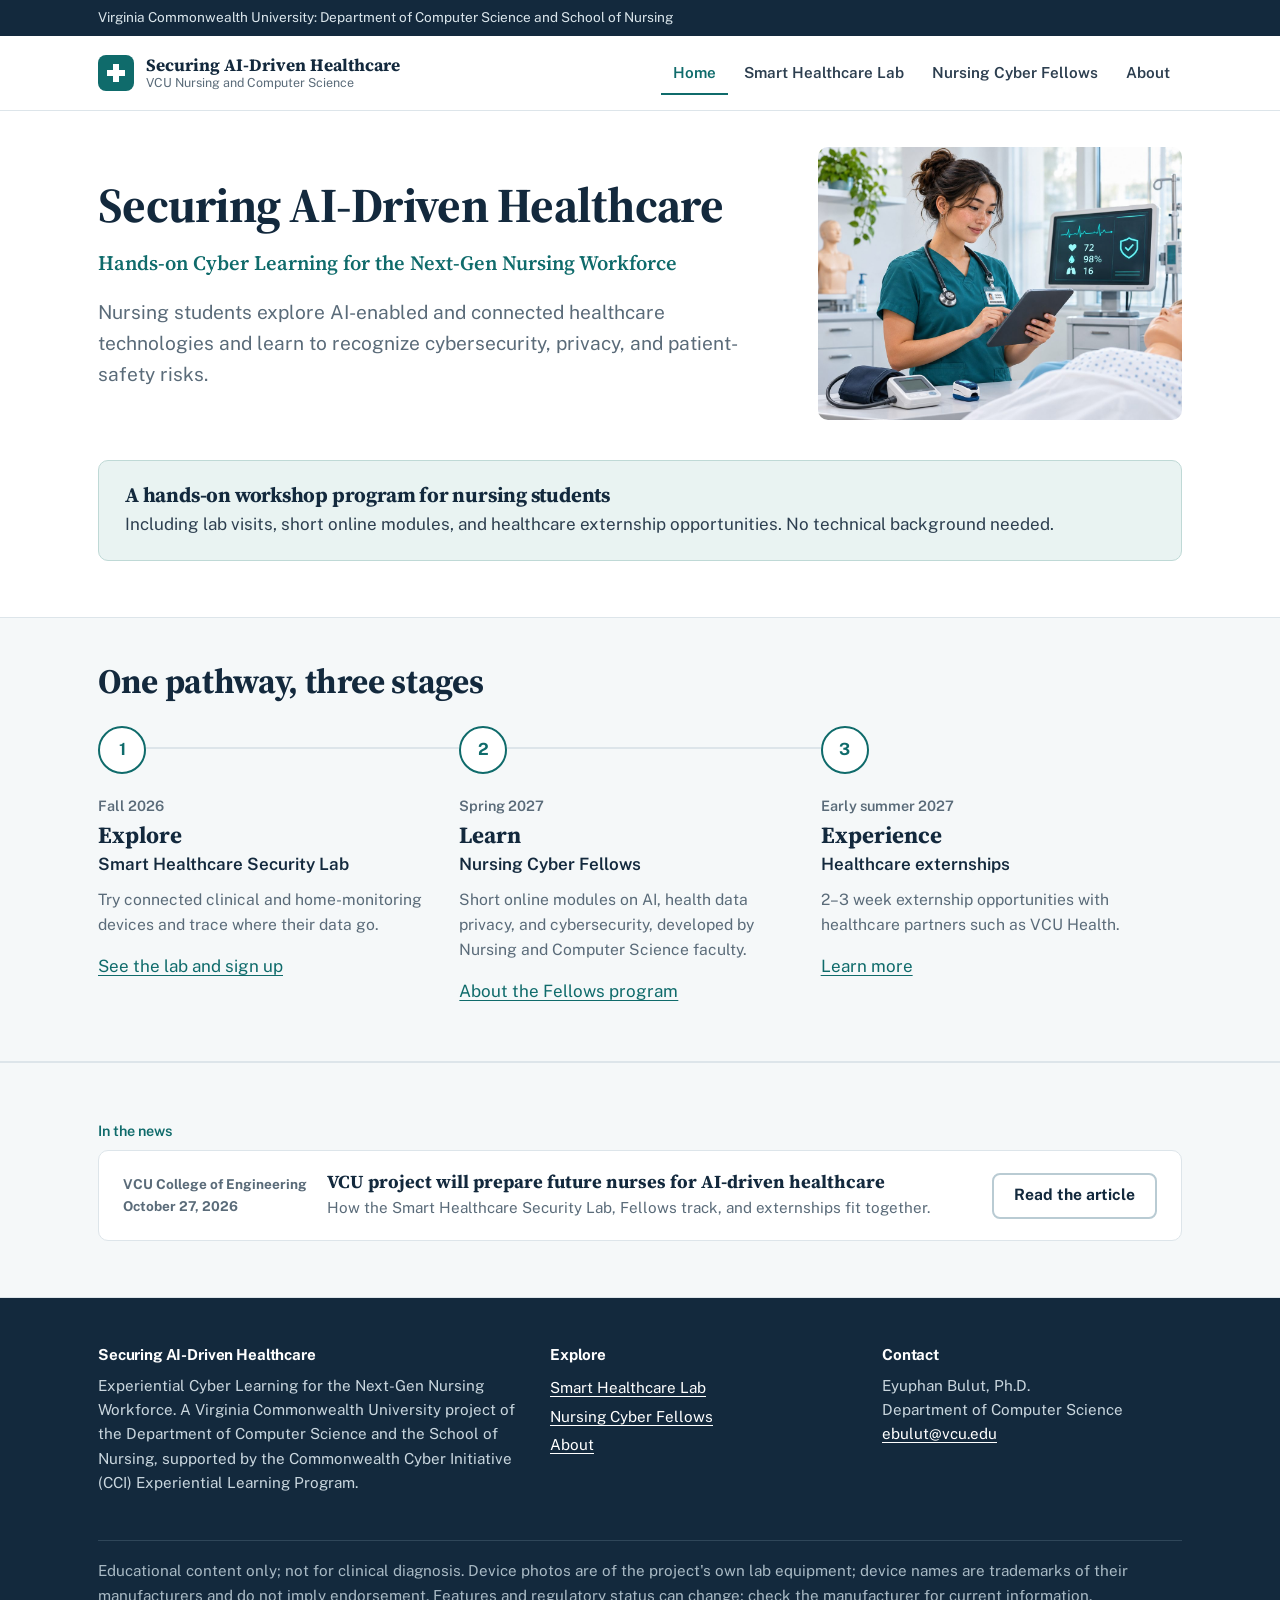
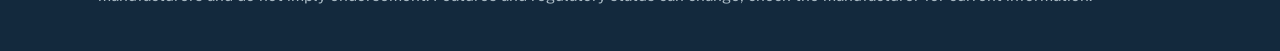
==== commit 26e764d8: "Add files via upload" ====
--- a/index.html
+++ b/index.html
@@ -24,11 +24,11 @@
 </header>
 <main id="main">
 
-<section class="hero" style="padding:36px 0 24px">
+<section class="hero" style="padding:36px 0 40px">
   <div class="container hero-grid" style="gap:44px;grid-template-columns:1.3fr .7fr">
     <div>
       <h1 style="font-size:clamp(2.1rem,3.9vw,3.05rem)">Securing AI-Driven Healthcare</h1>
-      <p class="subtitle">Hands-on Cyber Learning for the Next-Gen Nursing Workforce</p>
+      <p class="subtitle" style="font-size:clamp(1.1rem,1.6vw,1.3rem)">Hands-on Cyber Learning for the Next-Gen Nursing Workforce</p>
       <p class="lead" style="margin-bottom:0">Nursing students explore AI-enabled and connected healthcare technologies and learn to recognize cybersecurity, privacy, and patient-safety risks.</p>
     </div>
     <figure class="hero-photo">
@@ -37,7 +37,7 @@
   </div>
 </section>
 
-<section style="padding:0 0 24px">
+<section style="padding:0 0 56px">
   <div class="container">
     <div class="visit-strip" style="display:block">
       <h2>A hands-on workshop program for nursing students</h2>
@@ -46,11 +46,10 @@
   </div>
 </section>
 
-<section class="section band" style="padding:32px 0 56px">
+<section class="section band" style="padding:44px 0 56px">
   <div class="container">
     <div class="section-head" style="margin-bottom:24px">
-      <h2 style="margin-bottom:.25em">One pathway, three stages</h2>
-      <p style="margin:0">Start with a lab visit; students who want to go further can continue as Fellows and in a healthcare externship.</p>
+      <h2 style="margin:0">One pathway, three stages</h2>
     </div>
     <ol class="pathway">
       <li><span class="when">Fall 2026</span><h3>Explore</h3><div class="what">Smart Healthcare Security Lab</div><p>Try connected clinical and home-monitoring devices and trace where their data go.</p><a href="lab.html">See the lab and sign up</a></li>
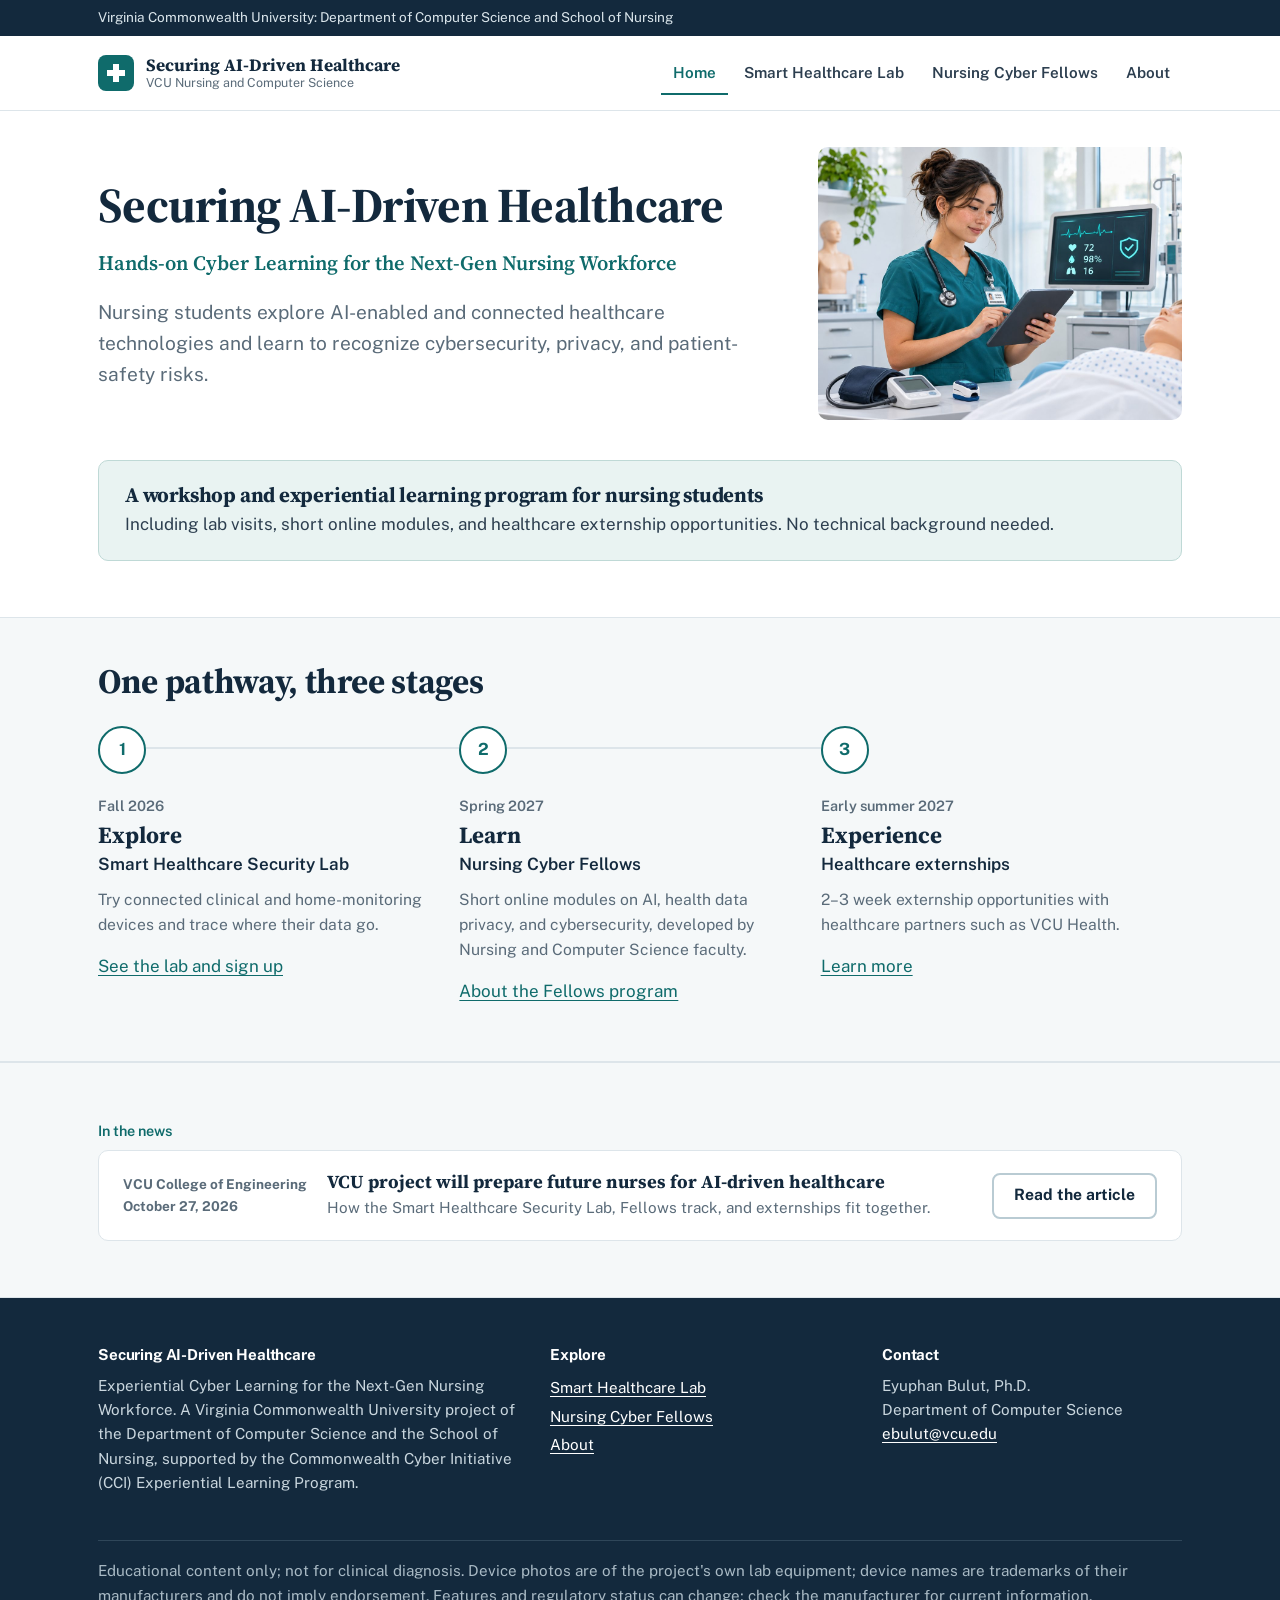
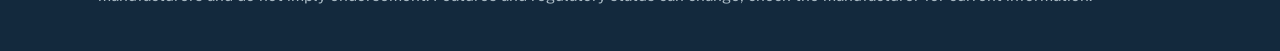
==== commit 57316ad1: "Add files via upload" ====
--- a/index.html
+++ b/index.html
@@ -40,7 +40,7 @@
 <section style="padding:0 0 56px">
   <div class="container">
     <div class="visit-strip" style="display:block">
-      <h2>A hands-on workshop program for nursing students</h2>
+      <h2>A workshop and experiential learning program for nursing students</h2>
       <p>Including lab visits, short online modules, and healthcare externship opportunities. No technical background needed.</p>
     </div>
   </div>
